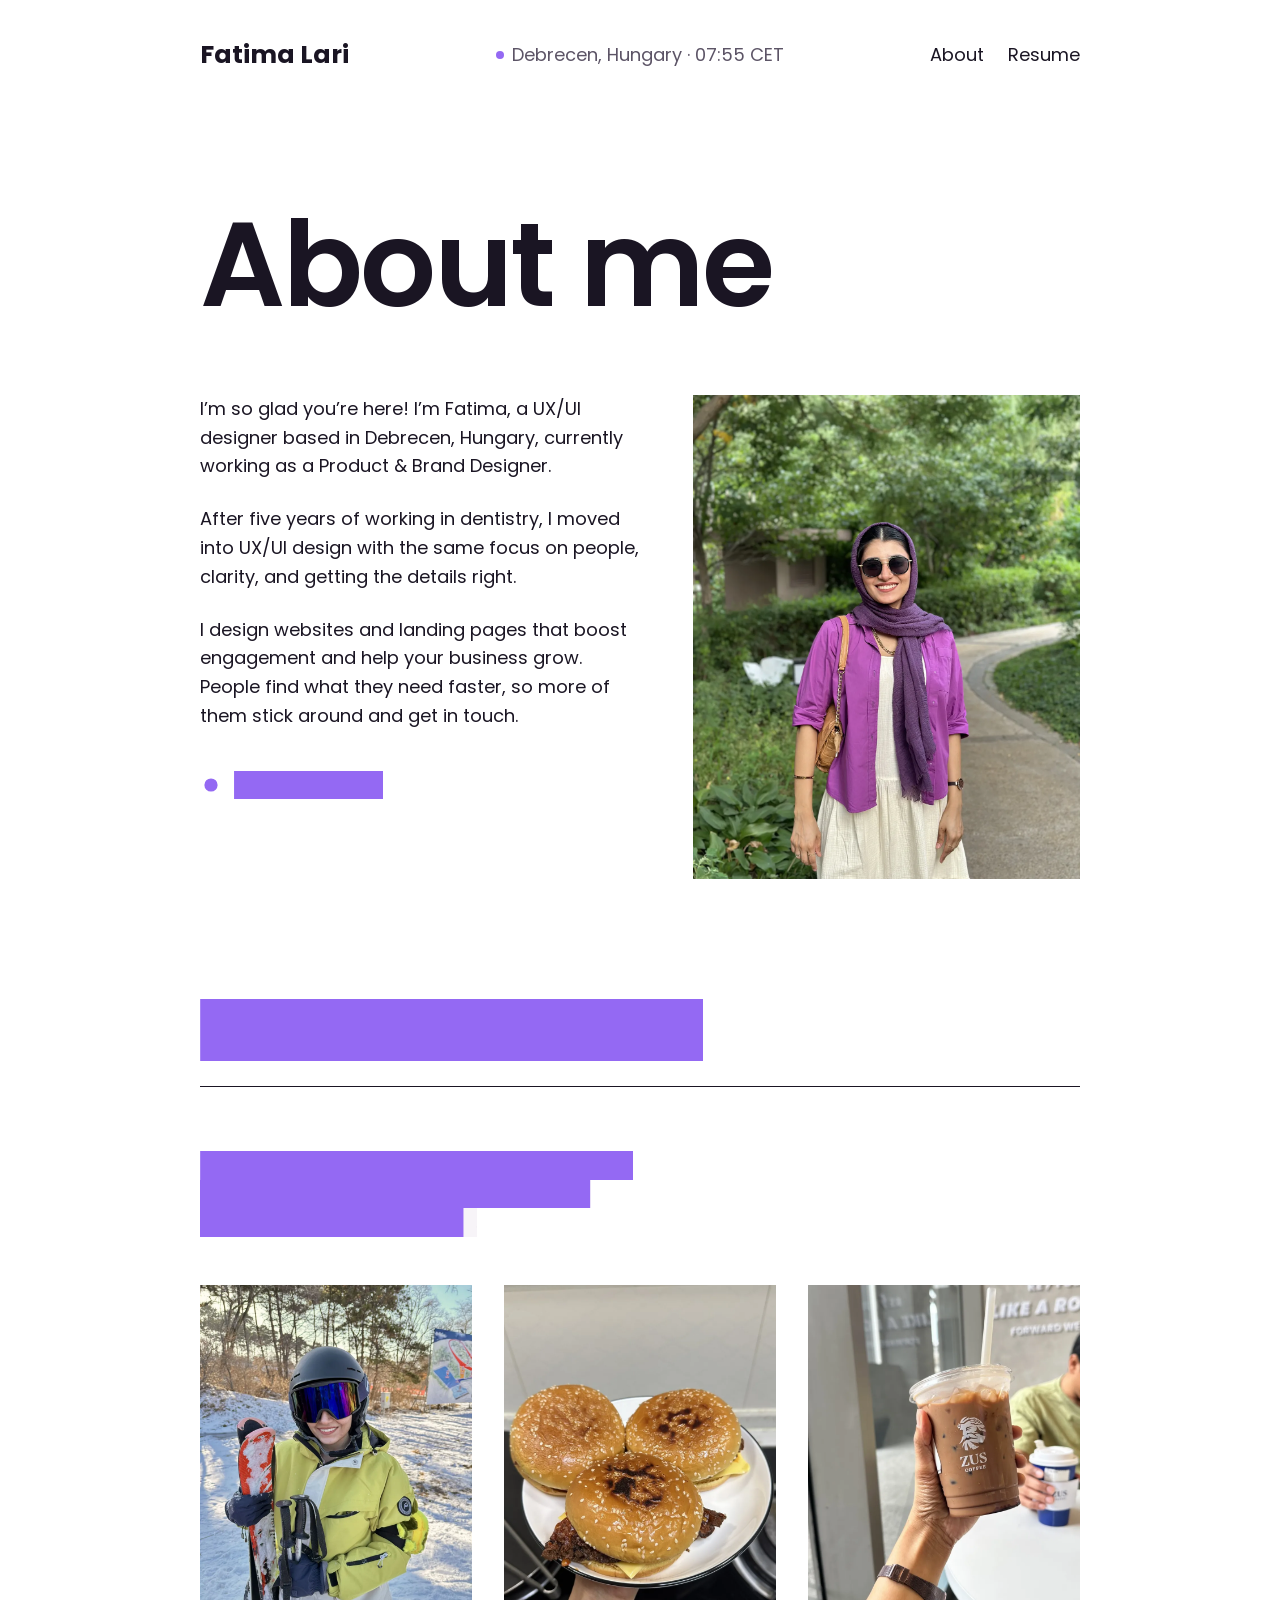
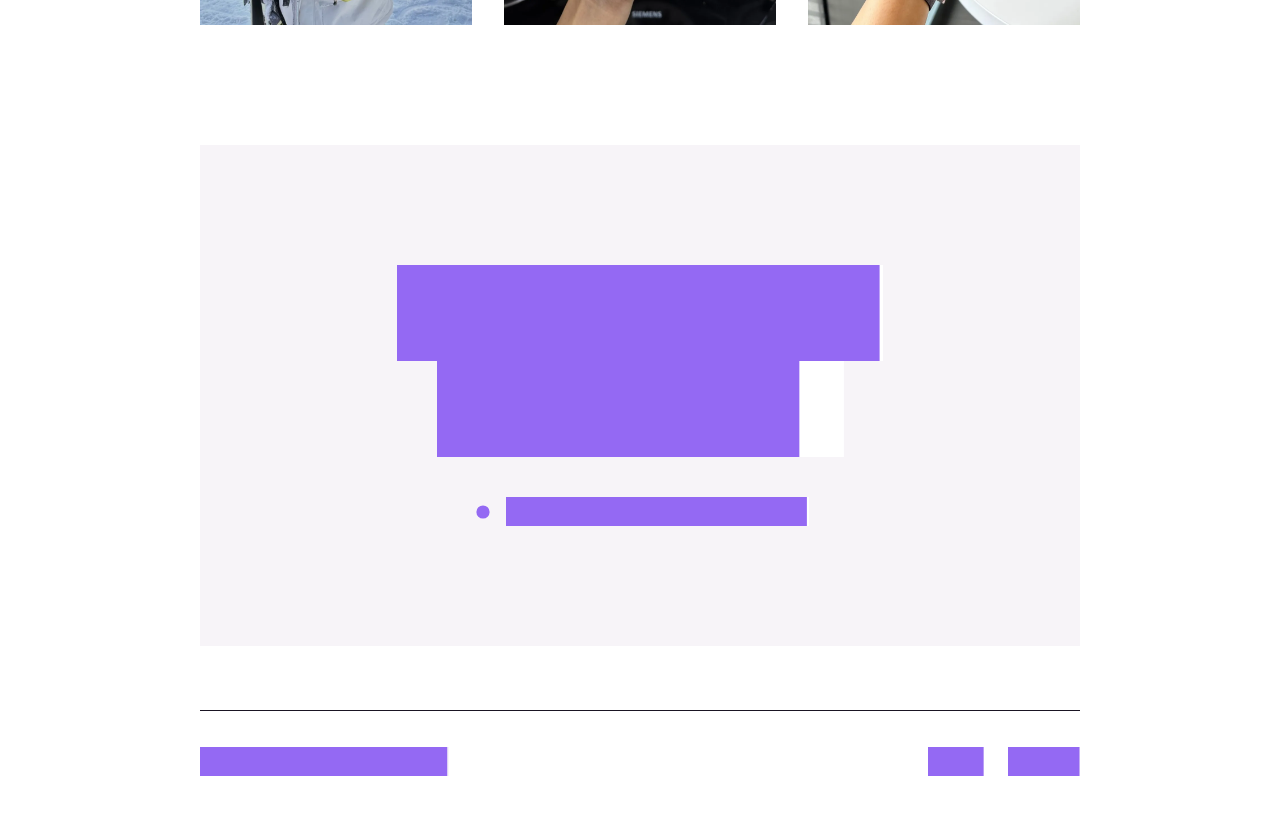
==== about.html @ 9627cda0 "Header: location with live local time, centred "Debrecen, Hungary · HH:MM CET/CEST" sits centred bet" ====
<!doctype html>
<html lang="en">
<head>
  <meta charset="utf-8">
  <meta name="viewport" content="width=device-width, initial-scale=1">
  <title>About me — Fatima Lari, UX/UI Designer</title>
  <meta name="description" content="About Fatima Lari, a UX/UI designer based in Debrecen, Hungary.">
  <link rel="preload" href="fonts/poppins-latin-500-normal.woff2" as="font" type="font/woff2" crossorigin>
  <link rel="stylesheet" href="css/tokens.css?v=95">
  <link rel="stylesheet" href="css/main.css?v=95">
  <script>
    /* Lets iOS Safari show :active (tap) states */
    document.addEventListener("touchstart", function () {}, { passive: true });
  </script>
  <script src="js/vendor/gsap.min.js?v=95" defer></script>
  <script src="js/vendor/ScrollTrigger.min.js?v=95" defer></script>
  <script src="js/vendor/SplitText.min.js?v=95" defer></script>
  <script src="js/text-reveal.js?v=95" defer></script>
  <script src="js/buttons.js?v=95" defer></script>
  <script src="js/clock.js?v=95" defer></script>
</head>
<body>
  <header class="site-header">
    <a class="site-header__logo" href="./">Fatima Lari</a>
    <p class="site-header__loc"><span>Debrecen, Hungary<span class="js-local-time"></span></span></p>
    <nav class="site-header__nav" aria-label="Main">
      <a href="about.html" aria-current="page">About</a>
      <a href="resume.html">Resume</a>
    </nav>
  </header>

  <main>
    <section class="about-page" aria-labelledby="about-page-title">
      <h1 class="about-page__title" id="about-page-title">About me</h1>

      <div class="about-page__grid">
        <div class="about-page__text">
          <p>I’m so glad you’re here! I’m Fatima, a UX/UI designer based in Debrecen, Hungary, currently working as a Product &amp; Brand Designer.</p>
          <p>After five years of working in dentistry, I moved into UX/UI design with the same focus on people, clarity, and getting the details right.</p>
          <p>I design websites and landing pages that boost engagement and help your business grow. People find what they need faster, so more of them stick around and get in touch.</p>
          <a class="button" href="resume.html"><span class="button__dot" aria-hidden="true"></span><span class="button__label">View resume</span></a>
        </div>
        <div class="about-page__media">
          <picture>
            <source srcset="images/about/fatima-lari.webp" type="image/webp">
            <img src="images/about/fatima-lari.jpg" width="1200" height="1600" decoding="async"
                 alt="Fatima Lari smiling in sunglasses, a purple shirt and a headscarf, on a leafy garden path">
          </picture>
        </div>
      </div>
    </section>

    <section class="section beyond" id="beyond-screen" aria-labelledby="beyond-title">
      <h2 class="section-title" id="beyond-title">Beyond the screen</h2>
      <p class="beyond__text">When I’m not designing, I’m exploring, trying new recipes for my husband and sipping coffee. Currently learning German too.</p>

      <div class="beyond__gallery">
        <figure class="beyond__photo">
          <picture>
            <source srcset="images/about/skiing.webp" type="image/webp">
            <img src="images/about/skiing.jpg" width="960" height="1200" loading="lazy" decoding="async" alt="Fatima smiling in a yellow ski jacket, helmet and mirrored goggles, holding skis on a snowy slope">
          </picture>
        </figure>
        <figure class="beyond__photo">
          <picture>
            <source srcset="images/about/burgers.webp" type="image/webp">
            <img src="images/about/burgers.jpg" width="960" height="1200" loading="lazy" decoding="async" alt="A plate of three homemade burgers with toasted sesame buns and melted cheese">
          </picture>
        </figure>
        <figure class="beyond__photo">
          <picture>
            <source srcset="images/about/coffee.webp" type="image/webp">
            <img src="images/about/coffee.jpg" width="960" height="1200" loading="lazy" decoding="async" alt="An iced coffee from ZUS Coffee held up at a café table">
          </picture>
        </figure>
      </div>
    </section>
  </main>

  <footer class="site-footer" id="contact">
    <div class="site-footer__panel">
      <div class="contact">
        <h2 class="contact__title">Let’s talk about <span class="nowrap">your project!</span></h2>
        <a class="button" href="mailto:fatima.lari07@gmail.com"><span class="button__dot" aria-hidden="true"></span><span class="button__label">fatima.lari07@gmail.com</span></a>
      </div>
    </div>

    <div class="site-footer__bar">
      <p class="site-footer__name">Fatima Lari – UX/UI designer</p>
      <nav class="site-footer__nav" aria-label="Footer">
        <a href="about.html">About</a>
        <a href="resume.html">Resume</a>
      </nav>
    </div>
  </footer>
</body>
</html>
---- css/tokens.css ----
/* Design tokens — Fatima Lari portfolio */

/* Poppins, self-hosted (SIL OFL, see fonts/OFL.txt) */
@font-face { font-family: "Poppins"; font-style: normal; font-weight: 400; font-display: swap; src: url("../fonts/poppins-latin-400-normal.woff2") format("woff2"); }
@font-face { font-family: "Poppins"; font-style: normal; font-weight: 500; font-display: swap; src: url("../fonts/poppins-latin-500-normal.woff2") format("woff2"); }
@font-face { font-family: "Poppins"; font-style: normal; font-weight: 600; font-display: swap; src: url("../fonts/poppins-latin-600-normal.woff2") format("woff2"); }
@font-face { font-family: "Poppins"; font-style: normal; font-weight: 700; font-display: swap; src: url("../fonts/poppins-latin-700-normal.woff2") format("woff2"); }
:root {
  /* Colour */
  --color-primary: #ffffff;        /* main background */
  --color-secondary: #f7f4f8;      /* alternate section / card background */
  --color-accent: #9469f3;         /* brand accent: fills, highlights, large text */
  --color-accent-strong: #6e43d9;  /* accent for small text & links (AA on both backgrounds) */
  --color-text: #1a1523;           /* headings & primary text */
  --color-text-muted: #5c5466;     /* secondary text */
  --color-border: #e6e0ea;

  /* Typography */
  --font-family: "Poppins", system-ui, -apple-system, "Segoe UI", sans-serif;
  --weight-regular: 400;
  --weight-medium: 500;
  --weight-semibold: 600;
  --weight-bold: 700;

  --h1-size: 40px;
  --h2-size: 34px;
  --h3-size: 26px;
  --text-primary-size: 17px;
  --text-secondary-size: 15px;
  --label-size: 14px;

  /* Layout */
  --container-max: 1280px;
  --gutter: 16px;
  --measure: 65ch;
}

@media (min-width: 768px) {
  :root {
    --h1-size: 64px;
    --h2-size: 54px;
    --h3-size: 36px;
    --text-primary-size: 18px;
    --text-secondary-size: 16px;
    --gutter: 80px;
  }
}

/* Desktop: 200px side margins across the homepage. The content stops
   growing at 1360px wide (from a 1760px screen up), so on big monitors it
   stays centred and the margins widen instead. */
@media (min-width: 1200px) {
  :root {
    --content-max: 1360px;
    --gutter: max(200px, (100vw - var(--content-max)) / 2);
  }
}

/* Base type styles */
body {
  margin: 0;
  background: var(--color-primary);
  color: var(--color-text);
  font-family: var(--font-family);
  font-size: var(--text-primary-size);
  font-weight: var(--weight-regular);
  line-height: 1.6;
  -webkit-font-smoothing: antialiased;
}

h1, .h1 { font-size: var(--h1-size); font-weight: var(--weight-medium); line-height: 1.1;  letter-spacing: 0; margin: 0; }
h2, .h2 { font-size: var(--h2-size); font-weight: var(--weight-medium); line-height: 1.15; letter-spacing: 0; margin: 0; }
h3, .h3 { font-size: var(--h3-size); font-weight: var(--weight-medium); line-height: 1.25; letter-spacing: 0; margin: 0; }

.text-secondary {
  font-size: var(--text-secondary-size);
  line-height: 1.55;
  color: var(--color-text-muted);
}

.label {
  font-size: var(--label-size);
  font-weight: var(--weight-medium);
  text-transform: uppercase;
  letter-spacing: 0.08em;
}

a { color: var(--color-accent-strong); }
::selection { background: var(--color-accent); color: #fff; }
---- css/main.css ----
*, *::before, *::after { box-sizing: border-box; }

/* Header */
.site-header {
  position: absolute;
  inset: 0 0 auto;
  z-index: 10;
  display: flex;
  align-items: center;
  justify-content: space-between;
  padding: 42px var(--gutter);
}

.site-header__logo {
  font-size: 25px;
  font-weight: var(--weight-bold);
  line-height: 1;
  color: var(--color-text);
  text-decoration: none;
}

/* Location (and local time, js/clock.js) centred in the header */
.site-header__loc {
  position: absolute;
  left: 50%;
  transform: translateX(-50%);
  display: flex;
  align-items: center;
  gap: 8px;
  margin: 0;
  font-size: var(--text-primary-size);
  line-height: 1;
  white-space: nowrap;
  color: var(--color-text-muted);
}

.site-header__loc::before,
.hero__loc::before {
  content: "";
  flex: none;
  width: 8px;
  height: 8px;
  border-radius: 50%;
  background: var(--color-accent);
}

.hero__loc { display: none; }

.site-header__nav {
  display: flex;
  gap: 24px;
}

.site-header__nav a {
  position: relative; /* holds the hover block-sweep covers */
  display: inline-block;
  overflow: hidden;
  font-size: var(--text-primary-size);
  line-height: 1;
  color: var(--color-text);
  text-decoration: none;
}

/* Nav links turn purple on hover only once the block sweep has covered
   them (js/text-reveal.js adds .is-hovered); the logo keeps its colour.
   Without the sweep (reduced motion) they simply turn purple on hover. */
.site-header__nav a.is-hovered { color: var(--color-accent-strong); }

@media (hover: hover) and (prefers-reduced-motion: reduce) {
  .site-header__nav a:hover { color: var(--color-accent-strong); }
}

.site-header a:focus-visible {
  outline: 2px solid var(--color-accent);
  outline-offset: 4px;
  border-radius: 2px;
}

/* Hero */
.hero {
  position: relative;
  min-height: 100vh;
  min-height: 100svh;
  display: flex;
  align-items: flex-end;
  padding: 120px var(--gutter) 62px;
}

.hero__content { flex: 1; min-width: 0; } /* lets the tools strip clip instead of widening the page */

/* Big display title, then a subtitle in the section-heading style (H2) */
.hero__head {
  display: flex;
  flex-wrap: wrap;
  align-items: flex-end;
  justify-content: space-between;
  gap: 32px;
}

.hero__title {
  flex: 0 0 100%;
  margin: 0;
  /* up to 128px, scaled down so it stays on one line and clear of the
     social icons on the right (desktop) */
  font-size: min(128px, calc((100vw - 2 * var(--gutter) - var(--title-clear, 120px)) / 7.4));
  font-weight: var(--weight-semibold);
  line-height: 1.1;
  letter-spacing: -0.02em;
}

.hero__subtitle {
  max-width: 17.5em; /* wraps after "strategic", as in the design */
  margin: 0;
  font-size: var(--h2-size);
  font-weight: var(--weight-medium);
  line-height: 1.15;
}

.hero__line { display: block; }

/* room for descenders (g, y) inside the block-reveal's clipped lines */
.hero .block-line-wrap {
  padding-bottom: 0.12em;
  margin-bottom: -0.12em;
}

/* Tools strip under the headline: logos and names scrolling left in a
   loop. The track holds four identical groups, so moving it a quarter of
   its width lands exactly where it started. Like the Insights marquee,
   it is clipped exactly at the page margins. */
.tools {
  --tools-gap: 56px;
  margin-top: 56px;
  overflow: hidden;
}

.tools__track {
  display: flex;
  width: max-content;
  animation: tools-scroll 24s linear infinite;
}

.tools__group {
  display: flex;
  gap: var(--tools-gap);
  margin: 0;
  padding: 0 var(--tools-gap) 0 0; /* even gap where the groups meet */
  list-style: none;
}

.tools__item {
  display: flex;
  align-items: center;
  gap: 14px;
  font-size: 24px;
  font-weight: var(--weight-medium);
  line-height: 1;
  white-space: nowrap;
  color: var(--color-text);
}

/* the brands' full-colour logos */
.tools__logo {
  flex: none;
  width: 28px;
  height: 28px;
  object-fit: contain;
}

@keyframes tools-scroll {
  to { transform: translateX(-25%); }
}

/* No auto-motion for people who turn animations off: one static row */
@media (prefers-reduced-motion: reduce) {
  .tools__track { width: auto; animation: none; }
  .tools__group { flex-wrap: wrap; row-gap: 20px; padding: 0; }
  .tools__group[aria-hidden="true"] { display: none; }
}

@media (max-width: 767px) {
  .tools { --tools-gap: 36px; margin-top: 32px; }
  .tools__item { gap: 10px; font-size: 18px; }
  .tools__logo { width: 22px; height: 22px; }
}

/* Social links: outline logos in 44px secondary-colour circles stacked on the right, centred at 40% of the hero */
.social {
  --tile: 44px;
  --tile-gap: 18px;
  position: absolute;
  right: var(--gutter);
  top: calc(40% - (3 * var(--tile) + 2 * var(--tile-gap)) / 2); /* 3 circles */
  display: flex;
  flex-direction: column;
  gap: var(--tile-gap);
  margin: 0;
  padding: 0;
  list-style: none;
}

.social__link {
  display: grid;
  place-items: center;
  width: var(--tile);
  height: var(--tile);
  color: var(--color-text);
  background: var(--color-secondary);
  border-radius: 50%;
  -webkit-tap-highlight-color: transparent;
  transition: color 0.2s ease, background-color 0.2s ease;
}

.social__link svg {
  display: block;
  width: var(--glyph, 22px);
  height: var(--glyph, 22px);
  stroke-width: var(--glyph-stroke, 1.75);
}

/* Purple on hover (desktop) and while tapped (touch screens) */
.social__link:active,
.social__link:focus-visible {
  color: #fff;
  background: var(--color-accent);
}

@media (hover: hover) {
  .social__link:hover {
    color: #fff;
    background: var(--color-accent);
  }
}

.social__link:focus-visible {
  outline: 2px solid var(--color-accent-strong);
  outline-offset: 3px;
}

/* Speech bubble with the handle / address, opening to the left of the
   circle on hover or keyboard focus (desktop only; on touch screens a
   tap simply opens the link) */
.social li { position: relative; }

.social__bubble { display: none; }

@media (hover: hover) and (min-width: 768px) {
  .social__bubble {
    position: absolute;
    top: 50%;
    right: calc(100% + 14px);
    display: block;
    padding: 9px 14px;
    border-radius: 10px;
    background: var(--color-accent-strong); /* white text at 6:1 contrast */
    color: #fff;
    font-size: 14px;
    font-weight: var(--weight-medium);
    line-height: 1.2;
    white-space: nowrap;
    pointer-events: none;
    opacity: 0;
    transform: translate(8px, -50%) scale(0.96);
    transform-origin: right center;
    transition: opacity 0.2s ease, transform 0.25s cubic-bezier(0.22, 1, 0.36, 1);
  }

  /* the bubble's tail, pointing at the circle */
  .social__bubble::after {
    content: "";
    position: absolute;
    top: 50%;
    left: 100%;
    margin-top: -6px;
    border: 6px solid transparent;
    border-left-color: var(--color-accent-strong);
  }

  /* a short delay so passing the mouse over the stack doesn't flash every
     bubble; closing is instant. .is-copied keeps it open for "Copied!" */
  .social__link:hover + .social__bubble,
  .social__link:focus-visible + .social__bubble,
  .is-copied .social__bubble {
    opacity: 1;
    transform: translate(0, -50%) scale(1);
    transition-delay: 0.1s;
  }
}

@media (prefers-reduced-motion: reduce) {
  .social__bubble { transition: opacity 0.2s ease; }
}

/* Hidden from view, still read by screen readers */
.visually-hidden {
  position: absolute;
  width: 1px;
  height: 1px;
  overflow: hidden;
  clip-path: inset(50%);
  white-space: nowrap;
}

@media (max-width: 767px) {
  .site-header { padding: 24px var(--gutter); }
  /* no room in the phone header: the location moves under the hero icons */
  .site-header__loc { display: none; }
  .hero__loc {
    order: -1;
    display: flex;
    align-items: center;
    gap: 8px;
    margin: 0;
    font-size: var(--text-secondary-size);
    line-height: 1.4;
    color: var(--color-text-muted);
  }
  .site-header__logo { font-size: 20px; }
  .site-header__nav { gap: 16px; }
  .site-header__nav a { font-size: var(--text-secondary-size); }

  .hero {
    flex-direction: column;
    align-items: stretch;
    justify-content: flex-end;
    gap: 24px;
    padding: 96px var(--gutter) 40px;
  }
  .hero__content { flex: none; }
  .hero__head { gap: 24px; }
  .hero__title { --title-clear: 0px; } /* icons sit above the title here */

  /* Mobile: 24px logos in 44px circles, in a row above the headline */
  .social {
    order: -1;
    --tile: 44px;
    --tile-gap: 13px;
    --glyph: 24px;
    position: static;
    flex-direction: row;
    justify-content: flex-start;
  }
}

/* Sections (shared) */
.section {
  padding: 120px var(--gutter) 0;
}

main > .section:last-child { padding-bottom: 120px; }

.section-title {
  margin-bottom: 64px;
  padding-bottom: 25px;
  border-bottom: 1px solid var(--color-text);
}

/* Work: one project per row, text (40%) beside a large cover (60%),
   thin lines between rows. The whole row is the link. */
.work__list {
  margin: 0;
  padding: 0;
  list-style: none;
}

.work__item + .work__item {
  margin-top: 56px;
  padding-top: 56px;
  border-top: 1px solid var(--color-border);
}

.work-card {
  display: grid;
  grid-template-columns: 2fr 3fr;
  gap: 64px;
  color: var(--color-text);
  text-decoration: none;
}

.work-card__text {
  display: flex;
  flex-direction: column;
  align-items: flex-start;
}

.work-card__category {
  margin: 0;
  font-size: var(--text-secondary-size);
  line-height: 1.5;
  color: var(--color-text-muted);
}

.work-card__title { margin-top: 10px; }

.work-card__desc {
  max-width: 36ch;
  margin: 16px 0 0;
  font-size: var(--text-primary-size);
  line-height: 1.6;
  color: var(--color-text-muted);
}

/* "View case study" sits at the bottom of the text column */
.work-card__cta { margin-top: auto; padding-top: 32px; }

.work-card__media {
  overflow: hidden;
  aspect-ratio: 640 / 445; /* all covers share the Passion Projects shape */
  background: var(--color-secondary);
}

.work-card__media picture { display: block; height: 100%; }

.work-card__media img {
  display: block;
  width: 100%;
  height: 100%;
  object-fit: cover;
}

/* Hovering anywhere on the row plays the "View case study" button
   animation; the cover stays still */
@media (hover: hover) {
  .work-card:hover .work-card__cta { color: var(--color-accent-strong); }
  .work-card:hover .work-card__cta .button__dot { transform: scale(1); }
  .work-card:hover .work-card__cta .button__label::after { transform: scaleX(1); }
}

.work-card.is-tapped .work-card__cta,
.work-card:focus-visible .work-card__cta { color: var(--color-accent-strong); }
.work-card.is-tapped .work-card__cta .button__dot,
.work-card:focus-visible .work-card__cta .button__dot { transform: scale(1); }
.work-card.is-tapped .work-card__cta .button__label::after,
.work-card:focus-visible .work-card__cta .button__label::after { transform: scaleX(1); }

.work-card:focus-visible {
  outline: 2px solid var(--color-accent);
  outline-offset: 8px;
}

/* Tablet: a little less room between text and cover */
@media (max-width: 1199px) {
  .work-card { gap: 40px; }
}

@media (max-width: 767px) {
  .section { padding-top: 80px; }
  main > .section:last-child { padding-bottom: 80px; }
  .section-title {
    margin-bottom: 40px;
    padding-bottom: 20px;
  }

  /* Mobile: cover on top, text below */
  .work__item + .work__item { margin-top: 40px; padding-top: 40px; }
  .work-card { grid-template-columns: 1fr; gap: 20px; }
  .work-card__media { order: -1; }
  .work-card__title { margin-top: 4px; }
  .work-card__desc { margin-top: 10px; }
  .work-card__cta { margin-top: 0; padding-top: 20px; }
}

/* About: everything sits in a secondary-colour panel on the page margins */
.about__panel {
  padding: 60px;
  background: var(--color-secondary);
}

.about__panel .section-title { margin-bottom: 40px; }

.about__grid {
  display: flex;
  align-items: flex-start;
  justify-content: space-between;
  gap: 64px;
}

/* Text takes half the panel's content width, like the About me page */
.about__text { flex: 0 0 50%; }

.about__text p {
  margin: 0 0 27px;
  line-height: 1.5;
}

.about__text .button { margin-top: 13px; }

/* Photo: 424:392 frame, right column (about 40% of the panel's content) */
.about__media {
  flex: 0 0 40%;
}

.about__media picture {
  position: relative;
  display: block;
  aspect-ratio: 424 / 392;
  overflow: hidden;
  background: var(--color-border); /* shows while the photo loads */
}

.about__media img {
  position: absolute; /* the frame sets the size, never the photo */
  inset: 0;
  display: block;
  width: 100%;
  height: 100%;
  object-fit: cover;
  object-position: 50% 30%;
}

/* About me page (about.html): a big display heading in the hero-title
   style, then the text on the left and the photo on the right */
.about-page,
.resume-page {
  padding: 200px var(--gutter) 0; /* top clears the header */
}

.about-page__title,
.resume-page__title {
  margin: 0 0 64px;
  font-size: min(128px, calc((100vw - 2 * var(--gutter)) / 7.4));
  font-weight: var(--weight-semibold);
  line-height: 1.1;
  letter-spacing: -0.02em;
}

/* room for descenders inside the block-reveal's clipped line */
.about-page__title .block-line-wrap,
.resume-page__title .block-line-wrap {
  padding-bottom: 0.12em;
  margin-bottom: -0.12em;
}

/* Text takes half the content width, the photo most of the rest */
.about-page__grid {
  display: grid;
  grid-template-columns: 50% 44%;
  justify-content: space-between;
  align-items: start;
}

.about-page__text p {
  margin: 0 0 24px;
  line-height: 1.6;
}

.about-page__text .button { margin-top: 16px; }

.about-page__media picture {
  position: relative;
  display: block;
  aspect-ratio: 4 / 5;
  overflow: hidden;
  background: var(--color-secondary); /* shows while the photo loads */
}

.about-page__media img {
  position: absolute; /* the frame sets the size, never the photo */
  inset: 0;
  display: block;
  width: 100%;
  height: 100%;
  object-fit: cover;
  object-position: 50% 30%;
}

@media (max-width: 1199px) {
  .about-page__grid { grid-template-columns: 50% 46%; }
}

@media (max-width: 767px) {
  .about-page,
  .resume-page { padding: 120px var(--gutter) 0; }
  .about-page__title,
  .resume-page__title { margin-bottom: 32px; }
  .about-page__grid { grid-template-columns: 1fr; gap: 40px; }
  .about-page__text p { margin-bottom: 20px; }
  .about-page__text .button { margin-top: 4px; }
}

/* About page: Beyond the screen — a short line, then three photos */
.beyond__text {
  max-width: 50%; /* same text width as the section above */
  margin: 0 0 48px;
  font-size: var(--text-primary-size);
  line-height: 1.6;
}

.beyond__gallery {
  display: grid;
  grid-template-columns: repeat(3, 1fr);
  gap: 32px;
}

.beyond__photo {
  position: relative;
  margin: 0;
  aspect-ratio: 4 / 5;
  overflow: hidden;
  background: var(--color-secondary); /* shows while the photo loads */
}

.beyond__photo img {
  position: absolute;
  inset: 0;
  display: block;
  width: 100%;
  height: 100%;
  object-fit: cover;
}

@media (max-width: 767px) {
  .beyond__text { max-width: none; margin-bottom: 32px; }
  .beyond__gallery { grid-template-columns: 1fr; gap: 20px; }
}

/* Resume page (resume.html) */
.resume-head {
  display: flex;
  flex-wrap: wrap;
  align-items: flex-end;
  justify-content: space-between;
  gap: 32px 64px;
}

.resume-head__name {
  margin: 0;
  font-size: var(--h3-size);
  font-weight: var(--weight-medium);
  line-height: 1.25;
}

.resume-head__role {
  margin: 8px 0 0;
  color: var(--color-text-muted);
}

.resume-head__actions {
  display: flex;
  flex-wrap: wrap;
  gap: 16px 40px;
}

/* Experience / education rows: date column, then role and description */
.resume-list {
  margin: 0;
  padding: 0;
  list-style: none;
}

/* the role column starts exactly at the middle of the page */
.resume-row {
  display: grid;
  grid-template-columns: 50% 50%;
}

.resume-row + .resume-row {
  margin-top: 40px;
  padding-top: 40px;
  border-top: 1px solid var(--color-border);
}

.resume-row__date {
  margin: 0;
  color: var(--color-text);
  line-height: 1.5;
}

.resume-row__place {
  margin: 4px 0 0;
  font-size: var(--text-secondary-size);
  line-height: 1.5;
  color: var(--color-text-muted);
}

.resume-row__points {
  max-width: 44em;
  margin: 12px 0 0;
  padding-left: 1.2em;
  line-height: 1.6;
}

.resume-row__points li + li { margin-top: 8px; }
.resume-row__points li::marker { color: var(--color-accent); }

.resume-summary {
  margin: 48px 0 0;
  line-height: 1.6;
}

.resume-row__title {
  font-size: 26px;
  line-height: 1.3;
}

.resume-row__text {
  max-width: 44em;
  margin: 10px 0 0;
  line-height: 1.6;
}

.resume-skills {
  display: grid;
  grid-template-columns: 50% 50%;
  row-gap: 32px;
}

.resume-skills > div {
  display: contents;
}

.resume-skills__label {
  font-size: var(--text-primary-size);
  font-weight: var(--weight-regular);
  line-height: 1.5;
  color: var(--color-text-muted);
}

.resume-tags {
  display: flex;
  flex-wrap: wrap;
  gap: 12px;
  margin: 0;
  padding: 0;
  list-style: none;
}

.resume-tags li {
  padding: 8px 18px;
  border-radius: 999px;
  background: var(--color-secondary);
  font-size: var(--text-secondary-size);
  line-height: 1.4;
}

main > .resume-section:last-child { padding-bottom: 120px; }

@media (max-width: 767px) {
  .resume-head__name { font-size: 26px; }
  .resume-row,
  .resume-skills { grid-template-columns: 1fr; gap: 8px; }
  .resume-row + .resume-row { margin-top: 32px; padding-top: 32px; }
  .resume-row__title { font-size: 22px; }
  .resume-summary { margin-top: 32px; }
  .resume-skills { row-gap: 8px; }
  .resume-tags { margin: 0 0 24px; }
  main > .resume-section:last-child { padding-bottom: 80px; }
}

/* Experience: one row per role (role + company, a one-line summary
   starting at the middle of the page, years on the right), thin lines
   between rows */
.experience__list {
  margin: 0;
  padding: 0;
  list-style: none;
}

.experience-row {
  display: grid;
  grid-template-columns: calc(50% - 32px) 1fr auto; /* summary starts at the middle */
  align-items: center;
  column-gap: 32px;
  padding: 28px 0;
  border-bottom: 1px solid var(--color-border);
}

.experience-row:first-child { padding-top: 0; }

.experience-row__role {
  margin: 0;
  font-size: 26px;
  font-weight: var(--weight-medium);
  line-height: 1.3;
}

.experience-row__company {
  margin: 4px 0 0;
  color: var(--color-text-muted);
  line-height: 1.5;
}

.experience-row__desc {
  max-width: 22em;
  margin: 0;
  color: var(--color-text-muted);
  line-height: 1.5;
}

.experience-row__date {
  margin: 0;
  font-weight: var(--weight-medium);
  white-space: nowrap;
  text-align: right;
}

@media (max-width: 767px) {
  .experience-row {
    grid-template-columns: 1fr auto;
    row-gap: 8px;
    padding: 24px 0;
  }
  .experience-row__role { font-size: 22px; }
  .experience-row__desc { display: none; } /* phones: role, company and years only */
  .experience-row__date { grid-column: 2; grid-row: 1; align-self: start; padding-top: 4px; }
}

/* Insight into my work: auto-scrolling marquee */
.marquee {
  --card-w: 504px; /* matches the 1200×833 shots, so nothing is cropped */
  --card-h: 350px;
  --card-gap: 64px;
  overflow: hidden; /* cards slide in and out at the 80px margins */
}

.marquee__track {
  display: flex;
  width: max-content;
  animation: marquee 32s linear infinite;
}

.marquee:hover .marquee__track,
.marquee:focus-within .marquee__track {
  animation-play-state: paused;
}

.marquee__group {
  display: flex;
  gap: var(--card-gap);
  margin: 0;
  padding: 0 var(--card-gap) 0 0; /* keeps the gap even where the groups meet */
  list-style: none;
}

.marquee__item {
  flex: none;
  width: var(--card-w);
  height: var(--card-h);
  overflow: hidden;
  background: var(--color-secondary);
}

.marquee__item picture { display: block; height: 100%; }

.marquee__item img,
.marquee__item video {
  display: block;
  width: 100%;
  height: 100%;
  object-fit: cover;
}

@keyframes marquee {
  to { transform: translateX(-50%); }
}

/* No auto-motion for people who turn animations off: swipe instead */
@media (prefers-reduced-motion: reduce) {
  .marquee { overflow-x: auto; }
  .marquee__track { animation: none; }
  .marquee__group[aria-hidden="true"] { display: none; }
}

@media (max-width: 767px) {
  .marquee {
    --card-w: 317px;
    --card-h: 220px;
    --card-gap: 40px;
  }
  .marquee__track { animation-duration: 24s; }
}

/* Contact + footer */
/* The panel holds only the contact call-to-action; the footer bar sits
   below it on the page background */
.site-footer__panel {
  margin: 0 var(--gutter); /* box edges on the page margins, like every section */
  padding: 120px 60px;
  background: var(--color-secondary);
}

.contact {
  display: flex;
  flex-direction: column;
  align-items: center;
  text-align: center;
}

.contact__title {
  max-width: 520px;
  font-size: var(--h1-size);
  font-weight: var(--weight-medium);
  line-height: 1.5;
  margin: 0;
}

.contact .button { margin-top: 40px; }

.site-footer__bar {
  display: flex;
  align-items: center;
  justify-content: space-between;
  gap: 24px;
  margin: 64px var(--gutter) 0;
  padding: 36px 0 64px;
  border-top: 1px solid var(--color-text);
}

.site-footer__name {
  margin: 0;
  font-size: var(--text-primary-size);
}

.site-footer__nav {
  display: flex;
  gap: 24px;
}

.site-footer__nav a {
  font-size: var(--text-primary-size);
  font-weight: var(--weight-medium);
  color: var(--color-text);
  text-decoration: none;
}

.site-footer__nav a:hover { text-decoration: underline; text-underline-offset: 4px; }

@media (max-width: 767px) {
  .site-footer__panel {
    padding: 80px 24px;
  }
  .contact__title { line-height: 1.3; }
  .contact .button { margin-top: 32px; }
  .site-footer__bar {
    flex-direction: column;
    align-items: flex-start;
    gap: 12px;
    margin-top: 40px;
    padding: 24px 0 40px;
  }
}

/* Button: a purple dot and bold text, no box. On hover (or tap / focus)
   the dot grows and the text turns purple. The text keeps the block
   reveal (js/text-reveal.js animates .button__label). */
.button {
  --dot: 22px;
  display: inline-flex;
  align-items: center;
  gap: 12px;
  color: var(--color-text);
  font-size: 22px;
  font-weight: var(--weight-semibold);
  line-height: 1.3;
  text-decoration: none;
  -webkit-tap-highlight-color: transparent;
  transition: color 0.3s ease;
}

.button__dot {
  flex: none;
  width: var(--dot);
  height: var(--dot);
  border-radius: 50%;
  background: var(--color-accent);
  transform: scale(0.6);
  transition: transform 0.35s cubic-bezier(0.22, 1, 0.36, 1), background-color 0.3s ease;
}

.button__label { position: relative; display: block; }

/* On top of the dot and colour, a purple line slides in under the text
   from left to right (and shrinks back on leaving) */
.button__label::after {
  content: "";
  position: absolute;
  left: 0;
  right: 0;
  bottom: -4px;
  height: 2px;
  background: var(--color-accent-strong);
  transform: scaleX(0);
  transform-origin: left center;
  transition: transform 0.45s cubic-bezier(0.22, 1, 0.36, 1);
}

.button:active .button__label::after,
.button.is-tapped .button__label::after,
.button:focus-visible .button__label::after { transform: scaleX(1); }

@media (hover: hover) {
  .button:hover .button__label::after { transform: scaleX(1); }
}


/* deep accent for the text: 6:1 on white, same purple as the nav hover */
.button:active,
.button.is-tapped,
.button:focus-visible { color: var(--color-accent-strong); }
.button:active .button__dot,
.button.is-tapped .button__dot,
.button:focus-visible .button__dot { transform: scale(1); }

/* Touch screens: a tap plays a quicker version of the hover, and
   js/buttons.js opens the link once it has finished (~0.3s) */
@media (hover: none) {
  .button { transition-duration: 0.2s; }
  .button__dot { transition-duration: 0.25s; }
  .button__label::after { transition-duration: 0.3s; }
}

@media (hover: hover) {
  .button:hover { color: var(--color-accent-strong); }
  .button:hover .button__dot { transform: scale(1); }
}

.button:focus-visible {
  outline: 2px solid var(--color-accent);
  outline-offset: 6px;
  border-radius: 2px;
}

@media (max-width: 767px) {
  .button { --dot: 18px; gap: 10px; font-size: 19px; }
}

@media (max-width: 767px) {
  .about__grid {
    flex-direction: column;
    gap: 40px;
  }
  .about__panel { padding: 24px 20px; }
  .about__panel .section-title { margin-bottom: 24px; }
  .about__text { flex: none; }
  .about__media { flex: none; width: 100%; }
  .about__text p { margin-bottom: 20px; }
  .about__text .button { margin-top: 4px; }
}

/* Preloader */
.preloader { display: none; }

.is-loading .preloader {
  position: fixed;
  inset: 0;
  z-index: 100;
  display: block;
  background: var(--color-accent);
  color: #fff;
  transition: transform 0.9s cubic-bezier(0.76, 0, 0.24, 1);
}

.is-loading body { overflow: hidden; }
.is-loaded body { overflow: auto; }
.is-loaded .preloader { transform: translateY(-100%); }

.preloader__center {
  position: absolute;
  inset: 0;
  display: flex;
  flex-direction: column;
  align-items: center;
  justify-content: center;
  gap: 16px;
  padding: 0 var(--gutter);
  text-align: center;
}

.preloader__title {
  font-size: var(--h2-size);
  font-weight: var(--weight-medium);
  line-height: 1.25;
}

.preloader__count {
  font-size: var(--h3-size);
  font-weight: var(--weight-medium);
  line-height: 1;
  font-variant-numeric: tabular-nums;
}

.preloader__bar {
  position: absolute;
  left: 0;
  right: 0;
  bottom: 0;
  height: 4px;
  background: rgba(255, 255, 255, 0.25);
}

.preloader__bar-fill {
  display: block;
  height: 100%;
  background: #fff;
  transform: scaleX(0);
  transform-origin: left;
}

/* Hero entrance after the preloader lifts. The headline uses the block
   reveal (js/text-reveal.js); the social icons fade and rise. */
.is-loading .social,
.is-loading .tools {
  opacity: 0;
  transform: translateY(40px);
}

.is-loaded .social,
.is-loaded .tools {
  opacity: 1;
  transform: none;
  transition: opacity 0.8s ease, transform 0.8s cubic-bezier(0.22, 1, 0.36, 1);
  transition-delay: 0.75s;
}

/* Block-reveal text animation (js/text-reveal.js) */
.block-line-wrap {
  position: relative;
  display: block;
  width: fit-content; /* block sweeps only across the text, not the full column */
  overflow: hidden;
}

.contact__title .block-line-wrap { margin-inline: auto; }

.block-line-cover {
  position: absolute;
  inset: 0;
  z-index: 2;
}

.nowrap { white-space: nowrap; }
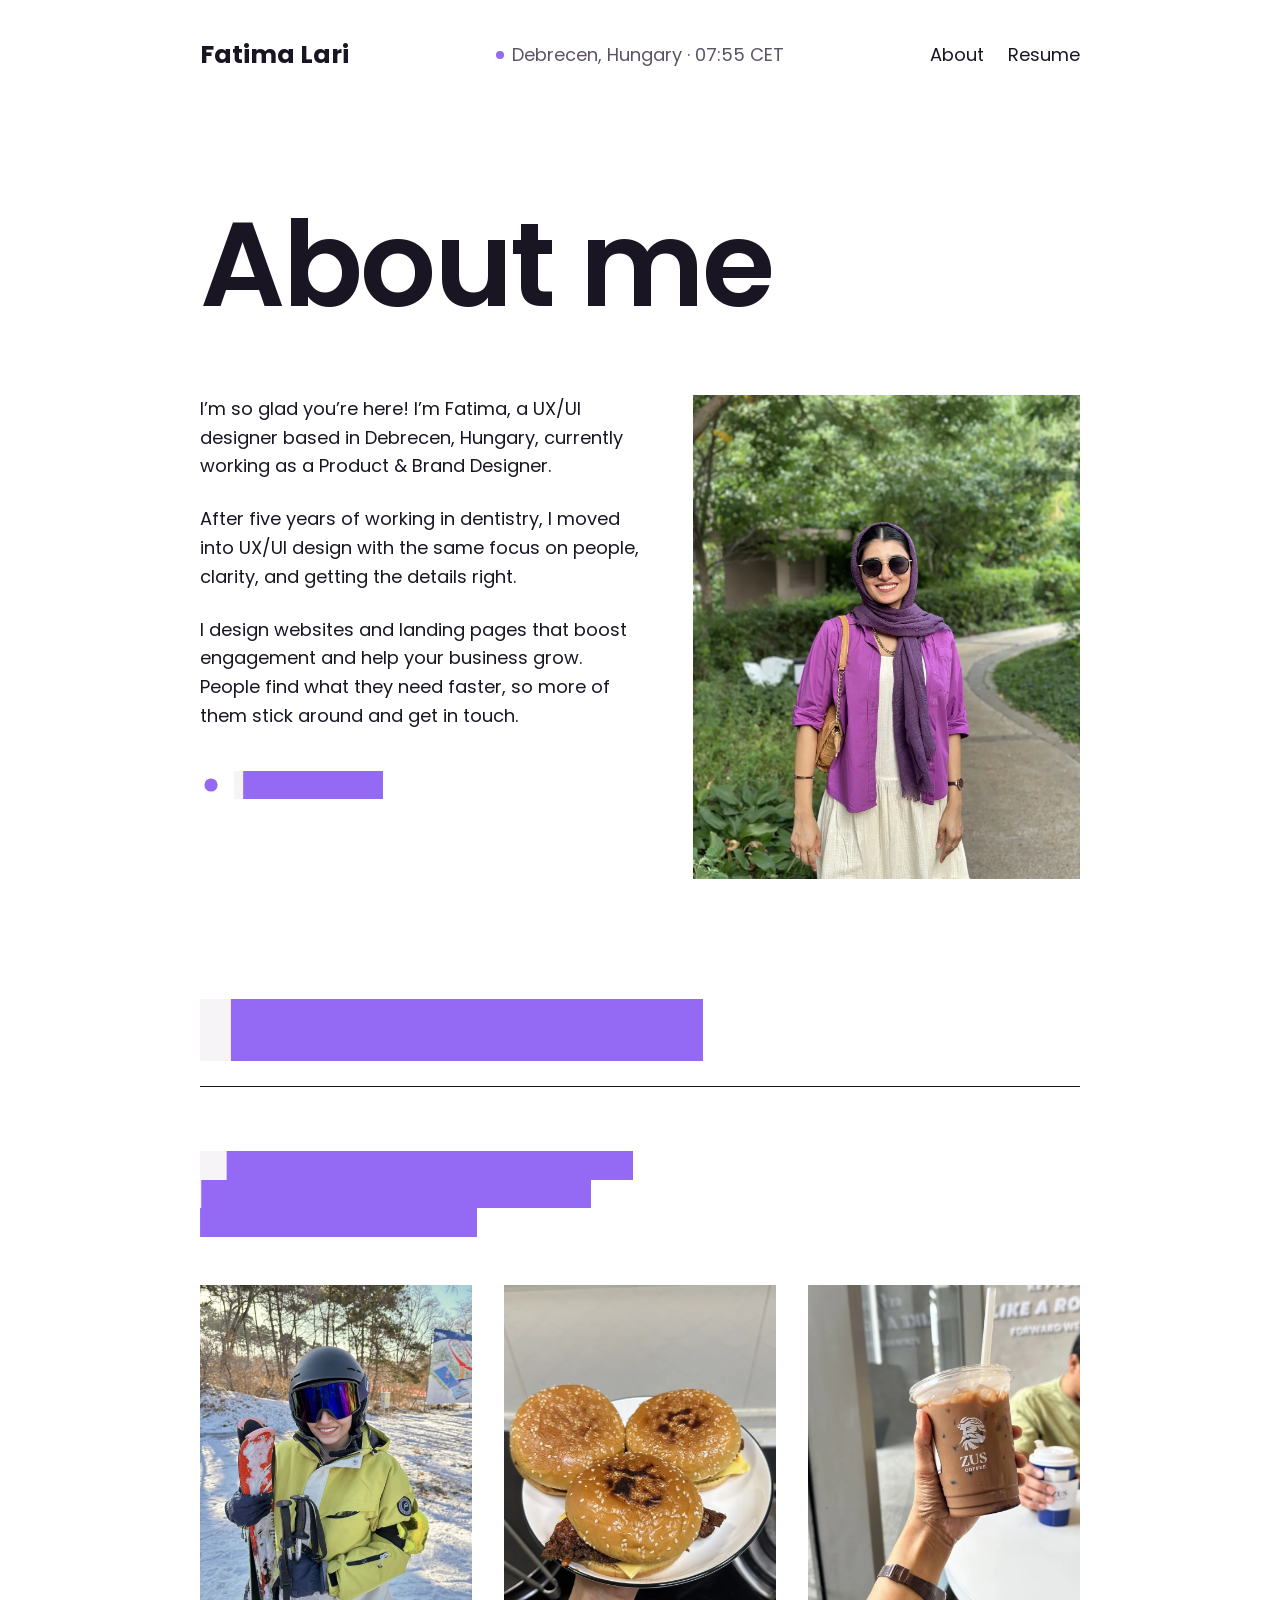
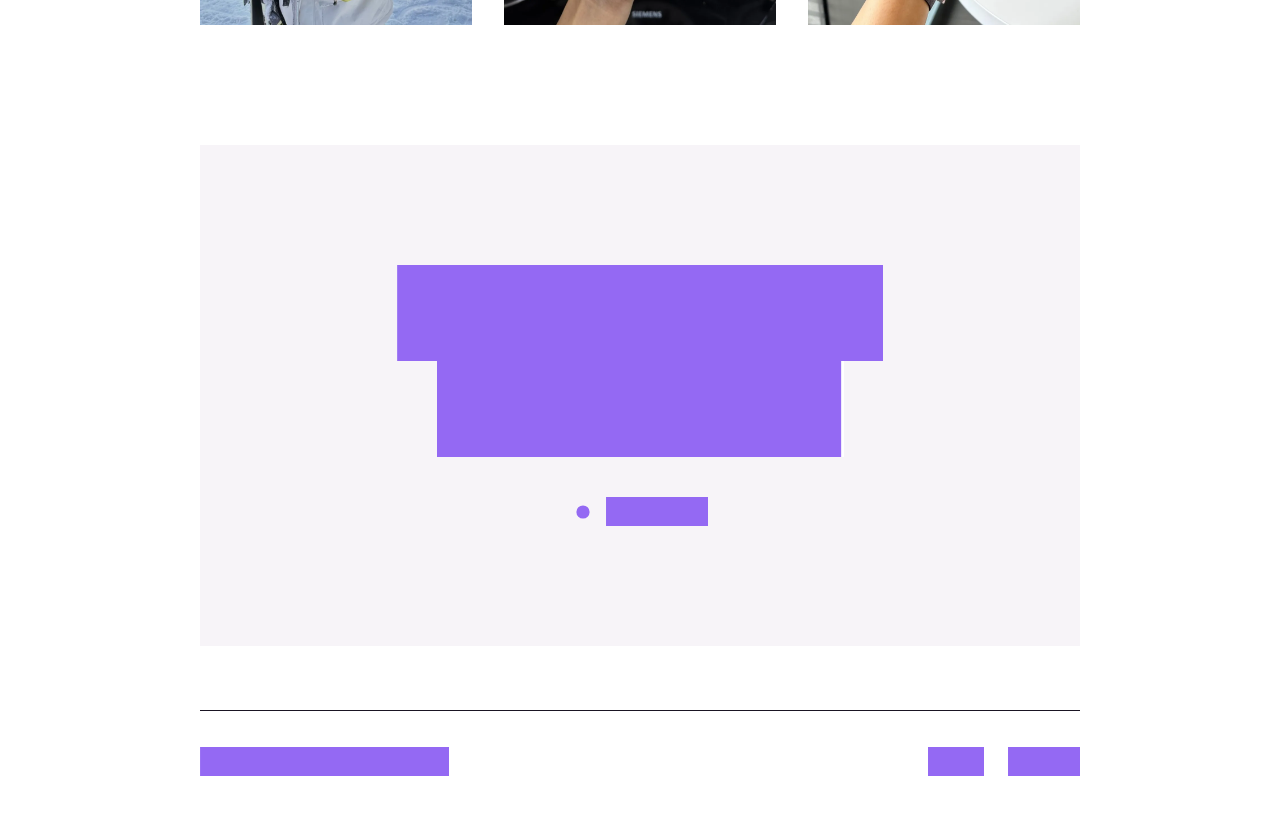
==== commit aac092de: "Mobile menu drawer; contact CTA reads Let's talk Phones: About and Resume move into a drawer that sl" ====
--- a/about.html
+++ b/about.html
@@ -6,18 +6,19 @@
   <title>About me — Fatima Lari, UX/UI Designer</title>
   <meta name="description" content="About Fatima Lari, a UX/UI designer based in Debrecen, Hungary.">
   <link rel="preload" href="fonts/poppins-latin-500-normal.woff2" as="font" type="font/woff2" crossorigin>
-  <link rel="stylesheet" href="css/tokens.css?v=95">
-  <link rel="stylesheet" href="css/main.css?v=95">
+  <link rel="stylesheet" href="css/tokens.css?v=97">
+  <link rel="stylesheet" href="css/main.css?v=97">
   <script>
     /* Lets iOS Safari show :active (tap) states */
     document.addEventListener("touchstart", function () {}, { passive: true });
   </script>
-  <script src="js/vendor/gsap.min.js?v=95" defer></script>
-  <script src="js/vendor/ScrollTrigger.min.js?v=95" defer></script>
-  <script src="js/vendor/SplitText.min.js?v=95" defer></script>
-  <script src="js/text-reveal.js?v=95" defer></script>
-  <script src="js/buttons.js?v=95" defer></script>
-  <script src="js/clock.js?v=95" defer></script>
+  <script src="js/vendor/gsap.min.js?v=97" defer></script>
+  <script src="js/vendor/ScrollTrigger.min.js?v=97" defer></script>
+  <script src="js/vendor/SplitText.min.js?v=97" defer></script>
+  <script src="js/text-reveal.js?v=97" defer></script>
+  <script src="js/buttons.js?v=97" defer></script>
+  <script src="js/clock.js?v=97" defer></script>
+  <script src="js/menu.js?v=97" defer></script>
 </head>
 <body>
   <header class="site-header">
@@ -27,7 +28,27 @@
       <a href="about.html" aria-current="page">About</a>
       <a href="resume.html">Resume</a>
     </nav>
+    <button class="menu-toggle" type="button" aria-expanded="false" aria-controls="menu-drawer" aria-label="Open menu">
+      <span class="menu-toggle__bar"></span>
+      <span class="menu-toggle__bar"></span>
+    </button>
   </header>
+
+  <!-- Phone menu: a drawer that slides in from the right (js/menu.js) -->
+  <div class="drawer" id="menu-drawer" hidden>
+    <div class="drawer__backdrop" data-close-menu></div>
+    <div class="drawer__panel" role="dialog" aria-modal="true" aria-label="Menu">
+      <button class="drawer__close" type="button" aria-label="Close menu" data-close-menu>
+        <svg viewBox="0 0 24 24" fill="none" stroke="currentColor" stroke-width="1.75" stroke-linecap="round" aria-hidden="true"><path d="M6 6l12 12M18 6L6 18"/></svg>
+      </button>
+      <nav aria-label="Mobile">
+        <ul class="drawer__links">
+          <li><a href="about.html" aria-current="page">About</a></li>
+          <li><a href="resume.html">Resume</a></li>
+        </ul>
+      </nav>
+    </div>
+  </div>
 
   <main>
     <section class="about-page" aria-labelledby="about-page-title">
@@ -81,7 +102,7 @@
     <div class="site-footer__panel">
       <div class="contact">
         <h2 class="contact__title">Let’s talk about <span class="nowrap">your project!</span></h2>
-        <a class="button" href="mailto:fatima.lari07@gmail.com"><span class="button__dot" aria-hidden="true"></span><span class="button__label">fatima.lari07@gmail.com</span></a>
+        <a class="button" href="mailto:fatima.lari07@gmail.com"><span class="button__dot" aria-hidden="true"></span><span class="button__label">Let’s talk</span></a>
       </div>
     </div>
 
--- a/css/main.css
+++ b/css/main.css
@@ -74,6 +74,118 @@
   outline: 2px solid var(--color-accent);
   outline-offset: 4px;
   border-radius: 2px;
+}
+
+/* Phone menu button (two lines) and the drawer it opens */
+.menu-toggle {
+  display: none;
+  flex-direction: column;
+  justify-content: center;
+  align-items: flex-end;
+  gap: 6px;
+  width: 44px;
+  height: 44px;
+  margin-right: -10px; /* the bars line up with the page margin */
+  padding: 10px;
+  border: 0;
+  background: none;
+  color: var(--color-text);
+  cursor: pointer;
+  -webkit-tap-highlight-color: transparent;
+}
+
+.menu-toggle__bar {
+  display: block;
+  width: 24px;
+  height: 2px;
+  border-radius: 2px;
+  background: currentColor;
+}
+
+.menu-toggle__bar + .menu-toggle__bar { width: 16px; }
+
+.menu-toggle:focus-visible,
+.drawer__close:focus-visible,
+.drawer__links a:focus-visible {
+  outline: 2px solid var(--color-accent);
+  outline-offset: 2px;
+  border-radius: 2px;
+}
+
+.drawer {
+  position: fixed;
+  inset: 0;
+  z-index: 100;
+}
+
+.drawer[hidden] { display: none; }
+
+.drawer__backdrop {
+  position: absolute;
+  inset: 0;
+  background: rgba(26, 21, 35, 0.4);
+  opacity: 0;
+  transition: opacity 0.3s ease;
+}
+
+.drawer__panel {
+  position: absolute;
+  top: 0;
+  right: 0;
+  bottom: 0;
+  display: flex;
+  flex-direction: column;
+  width: min(80vw, 340px);
+  padding: 14px var(--gutter) 40px 32px;
+  background: var(--color-primary);
+  transform: translateX(100%);
+  transition: transform 0.4s cubic-bezier(0.22, 1, 0.36, 1);
+}
+
+.drawer.is-open .drawer__backdrop { opacity: 1; }
+.drawer.is-open .drawer__panel { transform: none; }
+
+.drawer__close {
+  align-self: flex-end;
+  display: grid;
+  place-items: center;
+  width: 44px;
+  height: 44px;
+  margin-right: -10px;
+  padding: 0;
+  border: 0;
+  background: none;
+  color: var(--color-text);
+  cursor: pointer;
+}
+
+.drawer__close svg { width: 24px; height: 24px; }
+
+.drawer__links {
+  display: flex;
+  flex-direction: column;
+  gap: 20px;
+  margin: 48px 0 0;
+  padding: 0;
+  list-style: none;
+}
+
+.drawer__links a {
+  font-size: var(--h2-size);
+  font-weight: var(--weight-medium);
+  line-height: 1.15;
+  color: var(--color-text);
+  text-decoration: none;
+}
+
+.drawer__links a[aria-current="page"],
+.drawer__links a:active { color: var(--color-accent-strong); }
+
+html.menu-open { overflow: hidden; } /* no page scrolling behind the drawer */
+
+@media (prefers-reduced-motion: reduce) {
+  .drawer__backdrop,
+  .drawer__panel { transition: none; }
 }
 
 /* Hero */
@@ -317,7 +429,9 @@
   }
   .site-header__logo { font-size: 20px; }
   .site-header__nav { gap: 16px; }
-  .site-header__nav a { font-size: var(--text-secondary-size); }
+  /* phones: About and Resume move into the drawer */
+  .site-header__nav { display: none; }
+  .menu-toggle { display: flex; }
 
   .hero {
     flex-direction: column;
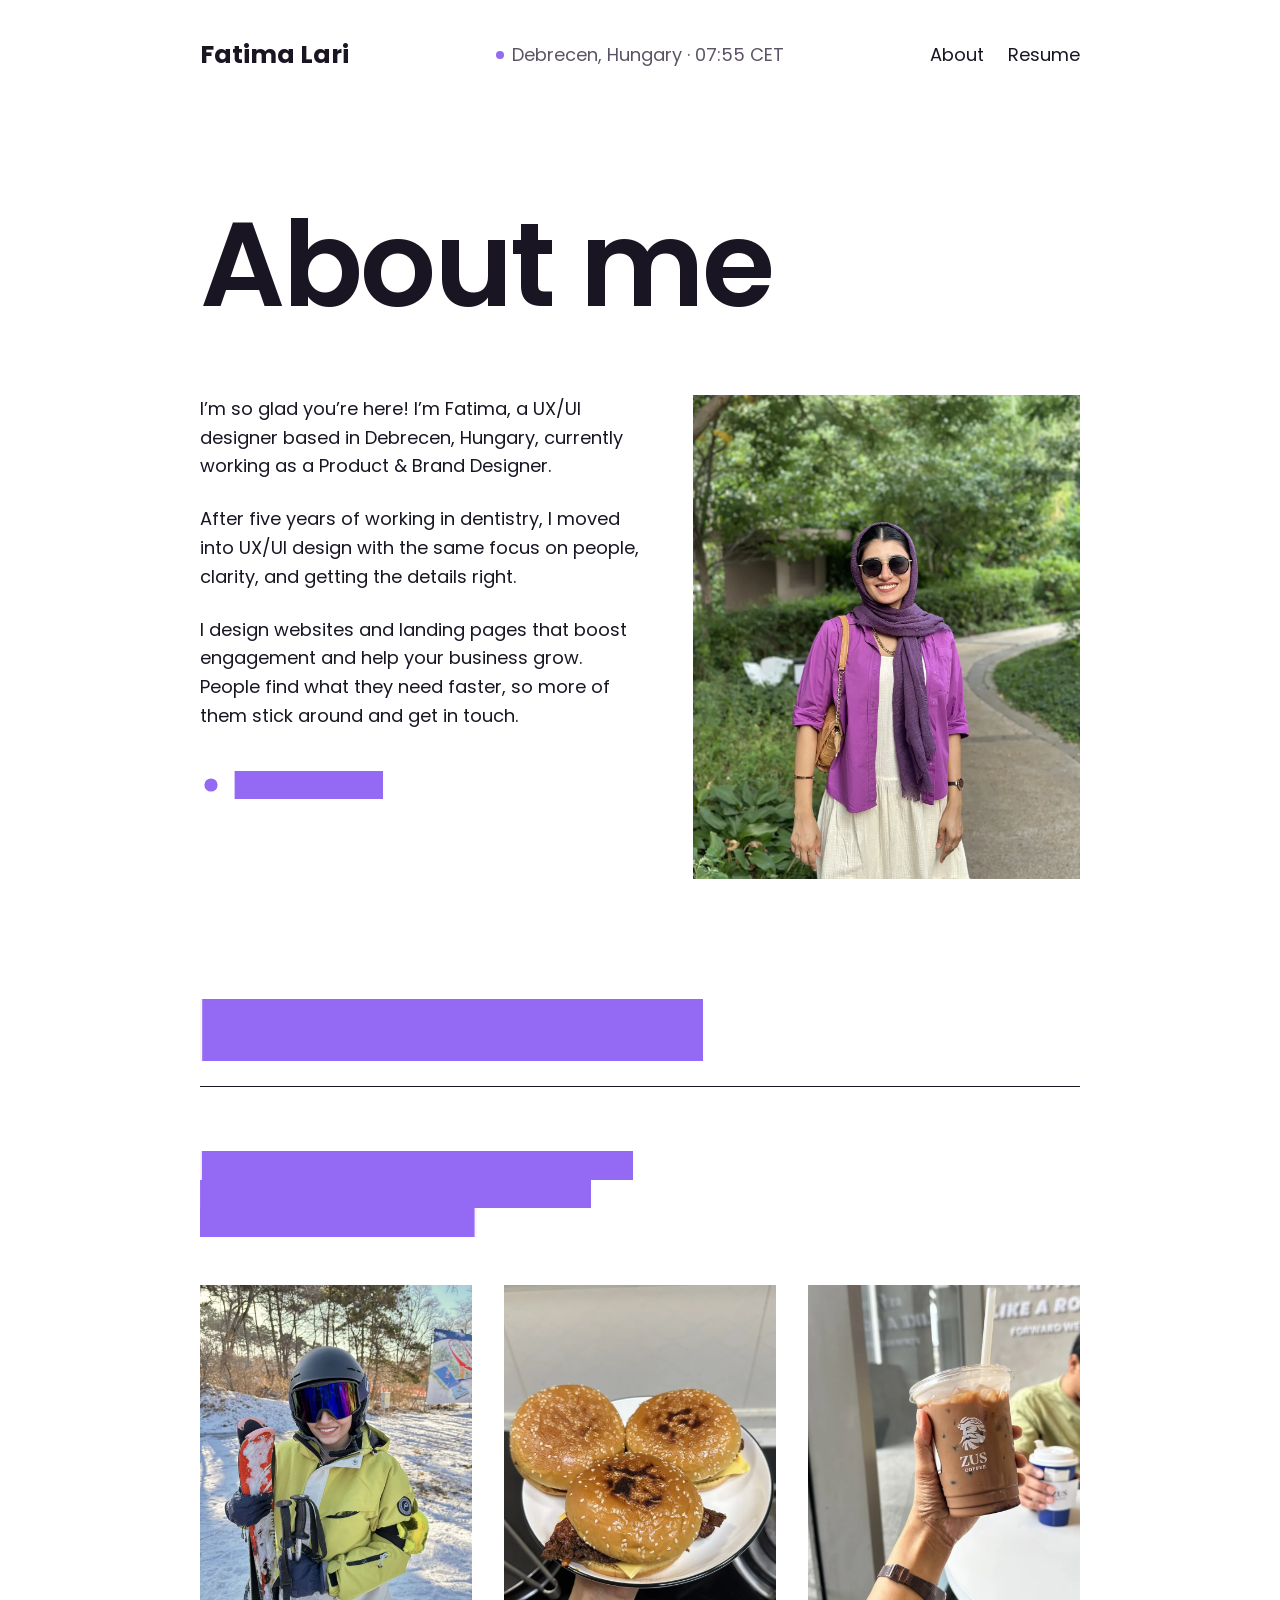
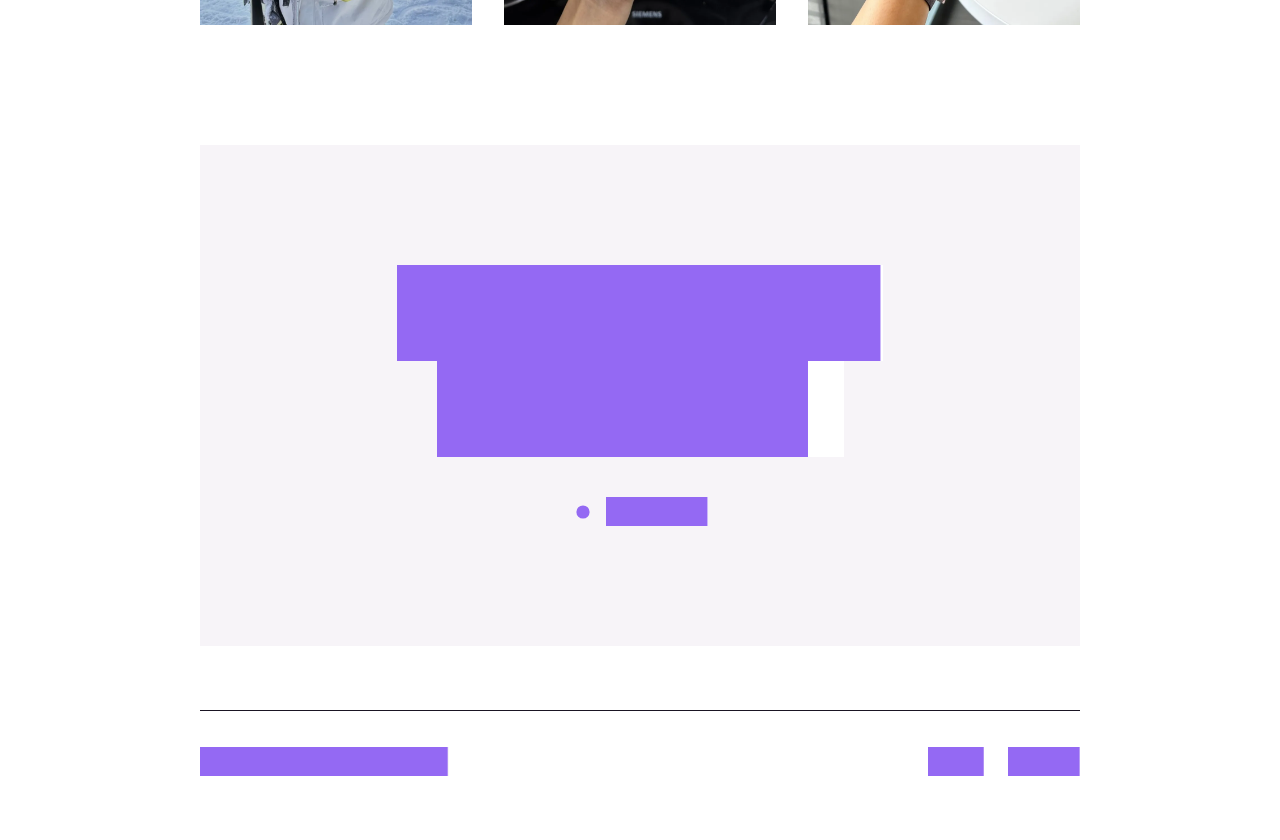
==== commit 9c8712a0: "Header: hide on scroll down, reappear on scroll up The header is now fixed: transparent at the top a" ====
--- a/about.html
+++ b/about.html
@@ -6,19 +6,20 @@
   <title>About me — Fatima Lari, UX/UI Designer</title>
   <meta name="description" content="About Fatima Lari, a UX/UI designer based in Debrecen, Hungary.">
   <link rel="preload" href="fonts/poppins-latin-500-normal.woff2" as="font" type="font/woff2" crossorigin>
-  <link rel="stylesheet" href="css/tokens.css?v=97">
-  <link rel="stylesheet" href="css/main.css?v=97">
+  <link rel="stylesheet" href="css/tokens.css?v=98">
+  <link rel="stylesheet" href="css/main.css?v=98">
   <script>
     /* Lets iOS Safari show :active (tap) states */
     document.addEventListener("touchstart", function () {}, { passive: true });
   </script>
-  <script src="js/vendor/gsap.min.js?v=97" defer></script>
-  <script src="js/vendor/ScrollTrigger.min.js?v=97" defer></script>
-  <script src="js/vendor/SplitText.min.js?v=97" defer></script>
-  <script src="js/text-reveal.js?v=97" defer></script>
-  <script src="js/buttons.js?v=97" defer></script>
-  <script src="js/clock.js?v=97" defer></script>
-  <script src="js/menu.js?v=97" defer></script>
+  <script src="js/vendor/gsap.min.js?v=98" defer></script>
+  <script src="js/vendor/ScrollTrigger.min.js?v=98" defer></script>
+  <script src="js/vendor/SplitText.min.js?v=98" defer></script>
+  <script src="js/text-reveal.js?v=98" defer></script>
+  <script src="js/buttons.js?v=98" defer></script>
+  <script src="js/clock.js?v=98" defer></script>
+  <script src="js/menu.js?v=98" defer></script>
+  <script src="js/header.js?v=98" defer></script>
 </head>
 <body>
   <header class="site-header">
--- a/css/main.css
+++ b/css/main.css
@@ -1,14 +1,33 @@
 *, *::before, *::after { box-sizing: border-box; }
 
 /* Header */
+/* Fixed header (js/header.js): at the top of the page it sits on the
+   hero as before; scrolling down past the top slides it away, scrolling
+   up brings it back on a white bar so the nav is always one flick away */
 .site-header {
-  position: absolute;
+  position: fixed;
   inset: 0 0 auto;
-  z-index: 10;
+  z-index: 50;
   display: flex;
   align-items: center;
   justify-content: space-between;
   padding: 42px var(--gutter);
+  background: transparent;
+  transition: transform 0.4s cubic-bezier(0.22, 1, 0.36, 1),
+              padding 0.3s ease, background-color 0.3s ease, box-shadow 0.3s ease;
+}
+
+.site-header.is-scrolled {
+  padding-top: 20px;
+  padding-bottom: 20px;
+  background: var(--color-primary);
+  box-shadow: 0 1px 0 var(--color-border);
+}
+
+.site-header.is-hidden { transform: translateY(-100%); }
+
+@media (prefers-reduced-motion: reduce) {
+  .site-header { transition: none; }
 }
 
 .site-header__logo {
@@ -415,6 +434,7 @@
 
 @media (max-width: 767px) {
   .site-header { padding: 24px var(--gutter); }
+  .site-header.is-scrolled { padding-top: 12px; padding-bottom: 12px; }
   /* no room in the phone header: the location moves under the hero icons */
   .site-header__loc { display: none; }
   .hero__loc {
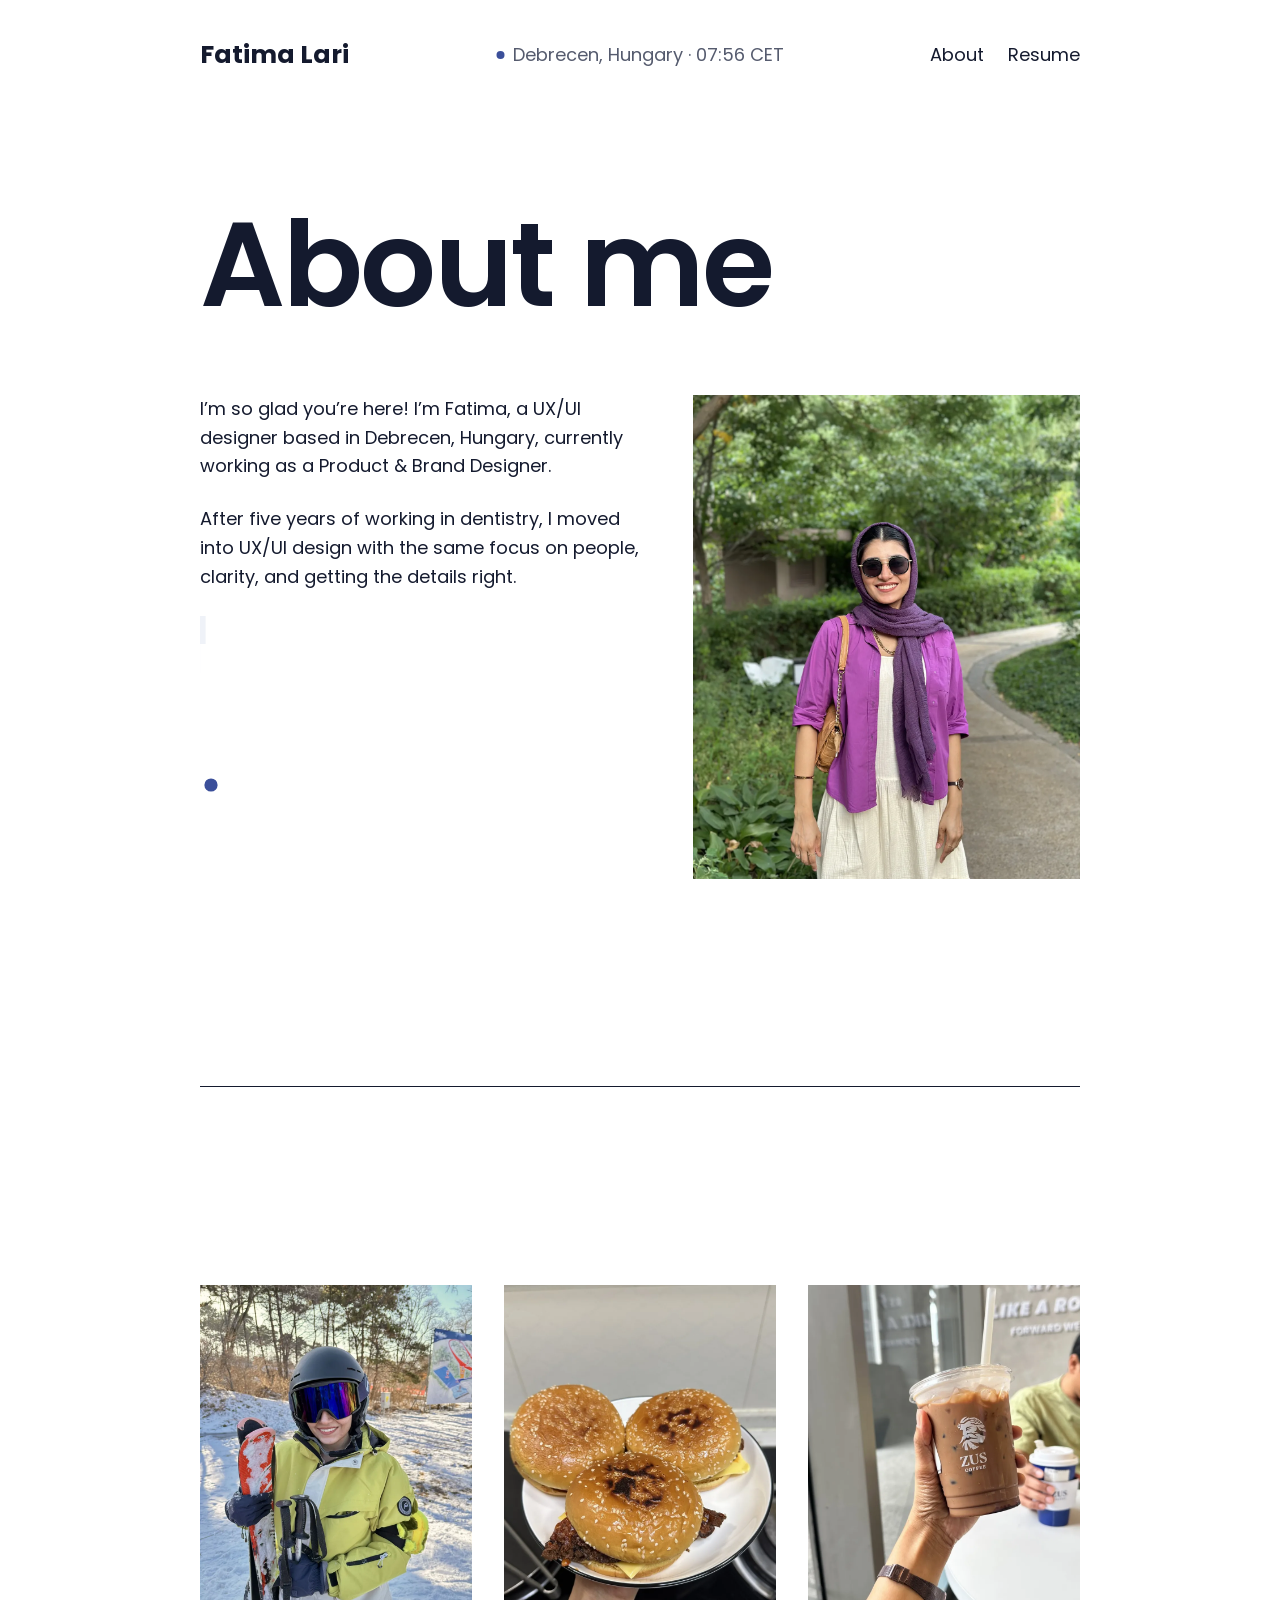
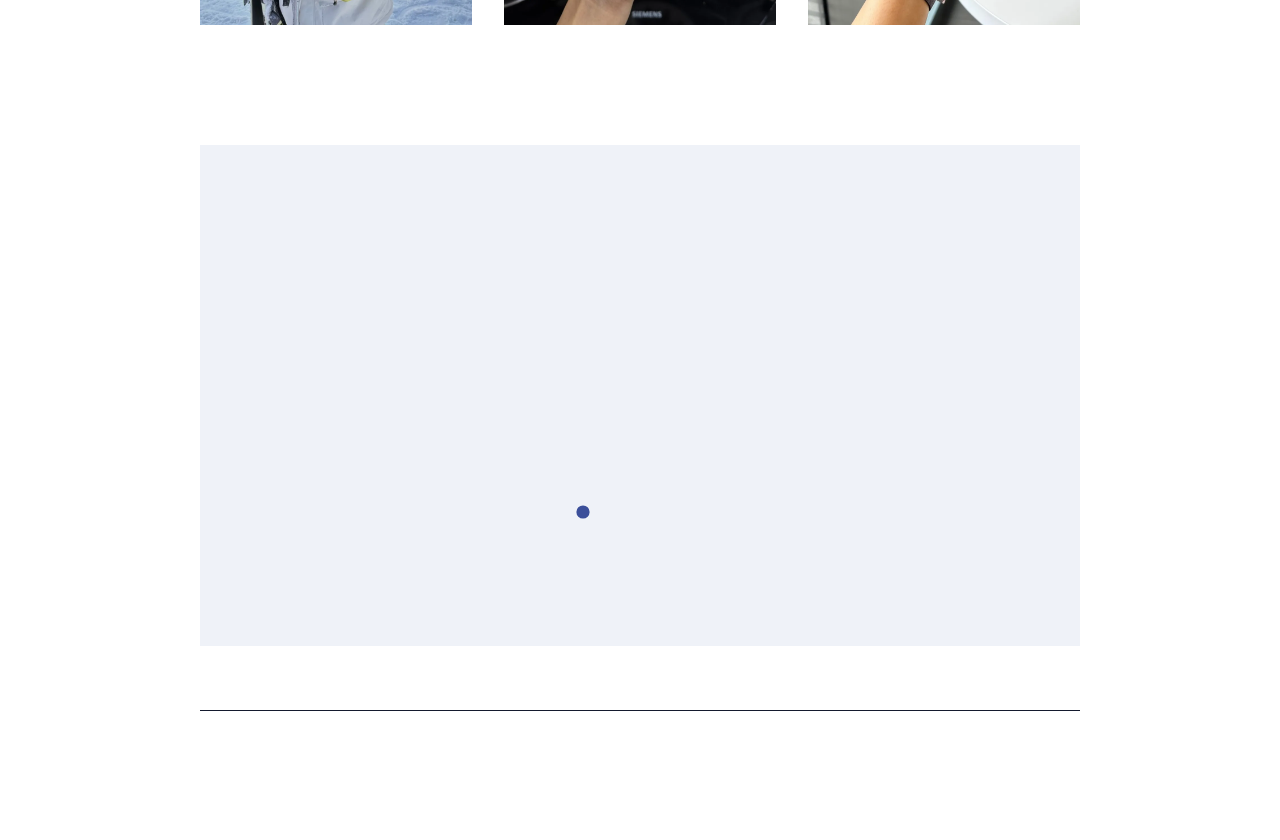
==== commit 0aad7907: "Theme: switch from purple to ink navy Accent #3B4F9A (dots, fills, preloader, reveal blocks), deep a" ====
--- a/about.html
+++ b/about.html
@@ -6,20 +6,20 @@
   <title>About me — Fatima Lari, UX/UI Designer</title>
   <meta name="description" content="About Fatima Lari, a UX/UI designer based in Debrecen, Hungary.">
   <link rel="preload" href="fonts/poppins-latin-500-normal.woff2" as="font" type="font/woff2" crossorigin>
-  <link rel="stylesheet" href="css/tokens.css?v=98">
-  <link rel="stylesheet" href="css/main.css?v=98">
+  <link rel="stylesheet" href="css/tokens.css?v=99">
+  <link rel="stylesheet" href="css/main.css?v=99">
   <script>
     /* Lets iOS Safari show :active (tap) states */
     document.addEventListener("touchstart", function () {}, { passive: true });
   </script>
-  <script src="js/vendor/gsap.min.js?v=98" defer></script>
-  <script src="js/vendor/ScrollTrigger.min.js?v=98" defer></script>
-  <script src="js/vendor/SplitText.min.js?v=98" defer></script>
-  <script src="js/text-reveal.js?v=98" defer></script>
-  <script src="js/buttons.js?v=98" defer></script>
-  <script src="js/clock.js?v=98" defer></script>
-  <script src="js/menu.js?v=98" defer></script>
-  <script src="js/header.js?v=98" defer></script>
+  <script src="js/vendor/gsap.min.js?v=99" defer></script>
+  <script src="js/vendor/ScrollTrigger.min.js?v=99" defer></script>
+  <script src="js/vendor/SplitText.min.js?v=99" defer></script>
+  <script src="js/text-reveal.js?v=99" defer></script>
+  <script src="js/buttons.js?v=99" defer></script>
+  <script src="js/clock.js?v=99" defer></script>
+  <script src="js/menu.js?v=99" defer></script>
+  <script src="js/header.js?v=99" defer></script>
 </head>
 <body>
   <header class="site-header">
--- a/css/tokens.css
+++ b/css/tokens.css
@@ -8,12 +8,12 @@
 :root {
   /* Colour */
   --color-primary: #ffffff;        /* main background */
-  --color-secondary: #f7f4f8;      /* alternate section / card background */
-  --color-accent: #9469f3;         /* brand accent: fills, highlights, large text */
-  --color-accent-strong: #6e43d9;  /* accent for small text & links (AA on both backgrounds) */
-  --color-text: #1a1523;           /* headings & primary text */
-  --color-text-muted: #5c5466;     /* secondary text */
-  --color-border: #e6e0ea;
+  --color-secondary: #eff2f8;      /* alternate section / card background (pale navy tint) */
+  --color-accent: #3b4f9a;         /* brand accent (ink navy): dots, fills, highlights */
+  --color-accent-strong: #1e2a5a;  /* deep ink navy for text, links and bubbles (13.7:1 on white) */
+  --color-text: #141a2e;           /* headings & primary text (navy-tinted near-black) */
+  --color-text-muted: #555b6e;     /* secondary text (6.8:1 on white) */
+  --color-border: #e3e6ee;
 
   /* Typography */
   --font-family: "Poppins", system-ui, -apple-system, "Segoe UI", sans-serif;
--- a/css/main.css
+++ b/css/main.css
@@ -80,9 +80,9 @@
   text-decoration: none;
 }
 
-/* Nav links turn purple on hover only once the block sweep has covered
+/* Nav links turn navy on hover only once the block sweep has covered
    them (js/text-reveal.js adds .is-hovered); the logo keeps its colour.
-   Without the sweep (reduced motion) they simply turn purple on hover. */
+   Without the sweep (reduced motion) they simply turn navy on hover. */
 .site-header__nav a.is-hovered { color: var(--color-accent-strong); }
 
 @media (hover: hover) and (prefers-reduced-motion: reduce) {
@@ -142,7 +142,7 @@
 .drawer__backdrop {
   position: absolute;
   inset: 0;
-  background: rgba(26, 21, 35, 0.4);
+  background: rgba(20, 26, 46, 0.4);
   opacity: 0;
   transition: opacity 0.3s ease;
 }
@@ -1074,8 +1074,8 @@
   }
 }
 
-/* Button: a purple dot and bold text, no box. On hover (or tap / focus)
-   the dot grows and the text turns purple. The text keeps the block
+/* Button: a navy dot and bold text, no box. On hover (or tap / focus)
+   the dot grows and the text turns navy. The text keeps the block
    reveal (js/text-reveal.js animates .button__label). */
 .button {
   --dot: 22px;
@@ -1103,7 +1103,7 @@
 
 .button__label { position: relative; display: block; }
 
-/* On top of the dot and colour, a purple line slides in under the text
+/* On top of the dot and colour, a navy line slides in under the text
    from left to right (and shrinks back on leaving) */
 .button__label::after {
   content: "";
@@ -1127,7 +1127,7 @@
 }
 
 
-/* deep accent for the text: 6:1 on white, same purple as the nav hover */
+/* deep accent for the text: 13.7:1 on white, same navy as the nav hover */
 .button:active,
 .button.is-tapped,
 .button:focus-visible { color: var(--color-accent-strong); }
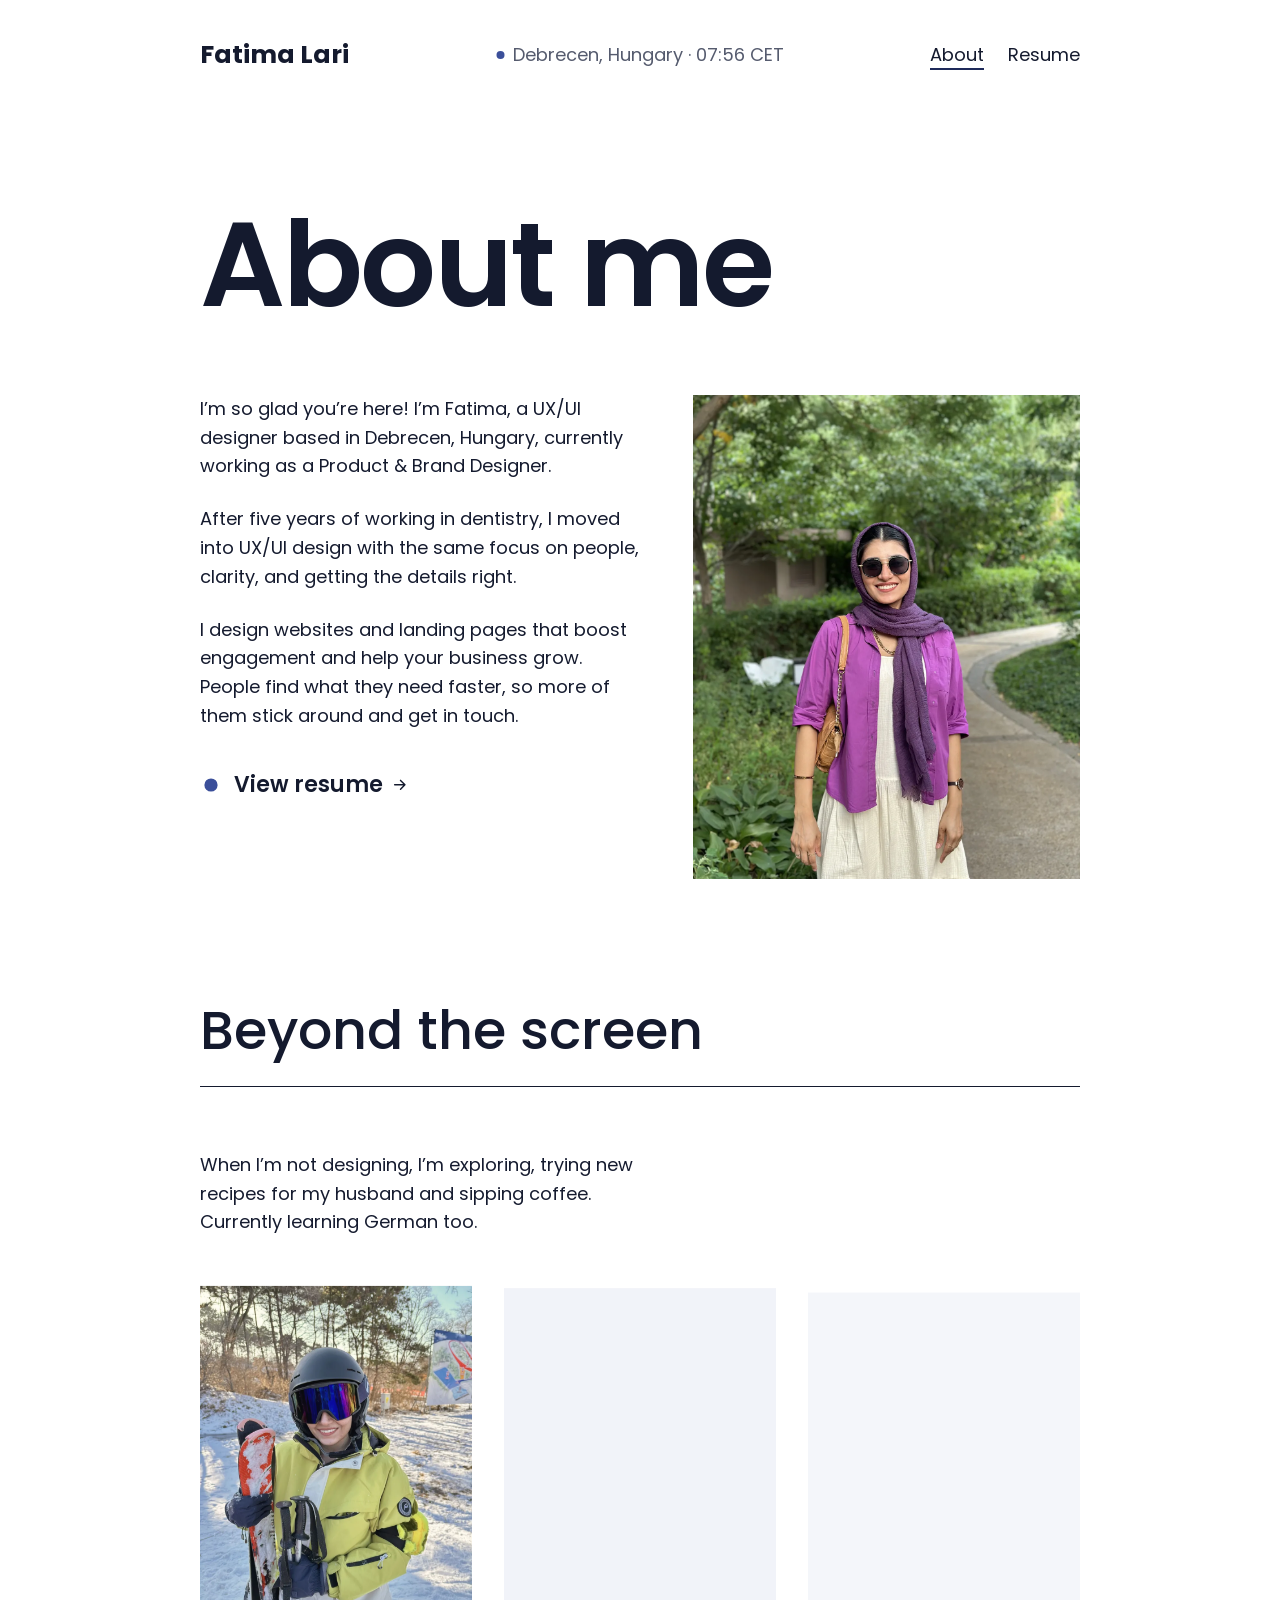
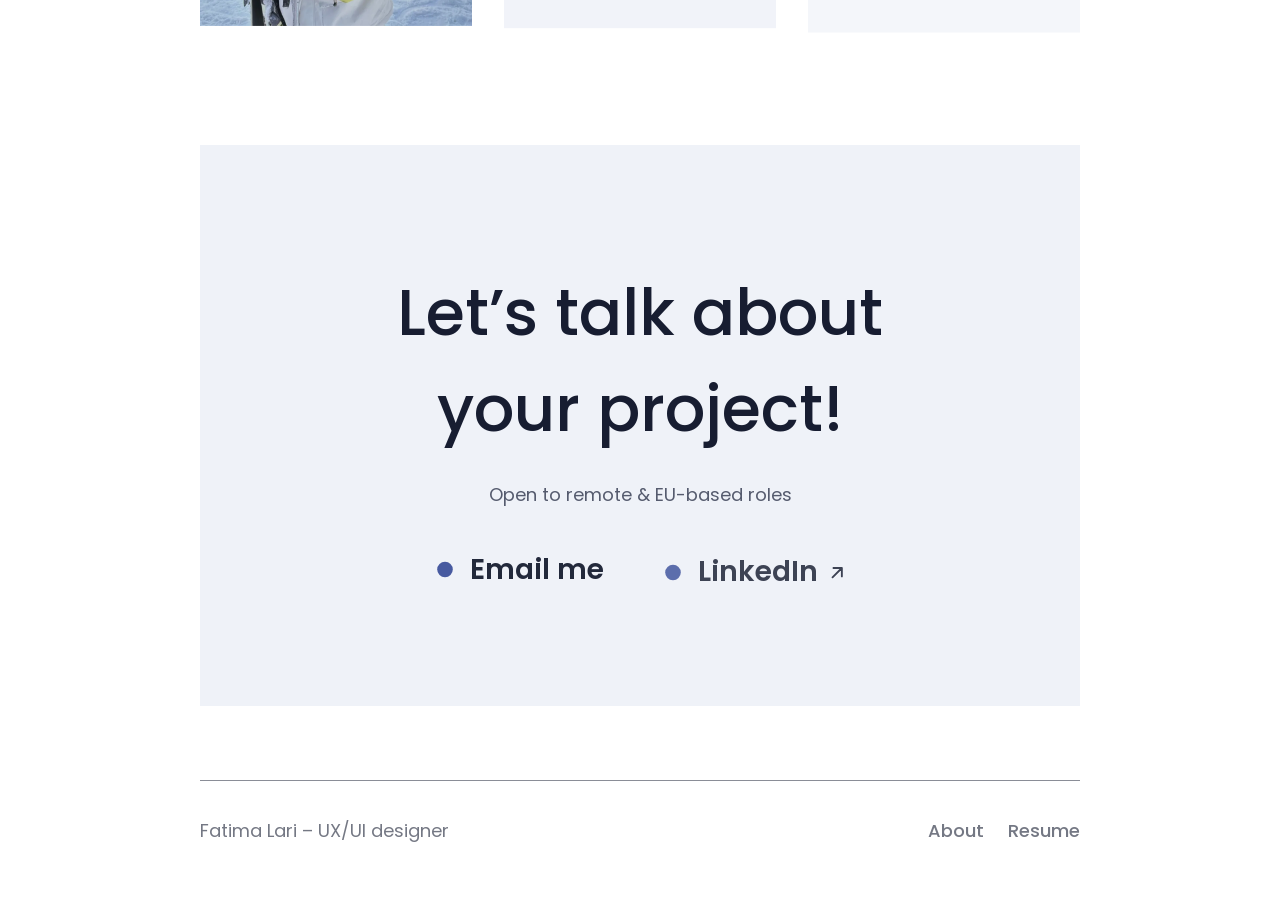
==== commit 846fed4f: "Calmer motion and clearer CTAs - Text animations removed: the two-colour block reveal is replaced by" ====
--- a/about.html
+++ b/about.html
@@ -6,20 +6,19 @@
   <title>About me — Fatima Lari, UX/UI Designer</title>
   <meta name="description" content="About Fatima Lari, a UX/UI designer based in Debrecen, Hungary.">
   <link rel="preload" href="fonts/poppins-latin-500-normal.woff2" as="font" type="font/woff2" crossorigin>
-  <link rel="stylesheet" href="css/tokens.css?v=99">
-  <link rel="stylesheet" href="css/main.css?v=99">
+  <link rel="stylesheet" href="css/tokens.css?v=101">
+  <link rel="stylesheet" href="css/main.css?v=101">
   <script>
     /* Lets iOS Safari show :active (tap) states */
     document.addEventListener("touchstart", function () {}, { passive: true });
   </script>
-  <script src="js/vendor/gsap.min.js?v=99" defer></script>
-  <script src="js/vendor/ScrollTrigger.min.js?v=99" defer></script>
-  <script src="js/vendor/SplitText.min.js?v=99" defer></script>
-  <script src="js/text-reveal.js?v=99" defer></script>
-  <script src="js/buttons.js?v=99" defer></script>
-  <script src="js/clock.js?v=99" defer></script>
-  <script src="js/menu.js?v=99" defer></script>
-  <script src="js/header.js?v=99" defer></script>
+  <script src="js/vendor/gsap.min.js?v=101" defer></script>
+  <script src="js/vendor/ScrollTrigger.min.js?v=101" defer></script>
+  <script src="js/motion.js?v=101" defer></script>
+  <script src="js/buttons.js?v=101" defer></script>
+  <script src="js/clock.js?v=101" defer></script>
+  <script src="js/menu.js?v=101" defer></script>
+  <script src="js/header.js?v=101" defer></script>
 </head>
 <body>
   <header class="site-header">
@@ -60,7 +59,7 @@
           <p>I’m so glad you’re here! I’m Fatima, a UX/UI designer based in Debrecen, Hungary, currently working as a Product &amp; Brand Designer.</p>
           <p>After five years of working in dentistry, I moved into UX/UI design with the same focus on people, clarity, and getting the details right.</p>
           <p>I design websites and landing pages that boost engagement and help your business grow. People find what they need faster, so more of them stick around and get in touch.</p>
-          <a class="button" href="resume.html"><span class="button__dot" aria-hidden="true"></span><span class="button__label">View resume</span></a>
+          <a class="button" href="resume.html"><span class="button__dot" aria-hidden="true"></span><span class="button__label">View resume</span><svg class="button__arrow" viewBox="0 0 24 24" fill="none" stroke="currentColor" stroke-width="2" stroke-linecap="round" stroke-linejoin="round" aria-hidden="true"><path d="M5 12h14M13 6l6 6-6 6"/></svg></a>
         </div>
         <div class="about-page__media">
           <picture>
@@ -103,7 +102,11 @@
     <div class="site-footer__panel">
       <div class="contact">
         <h2 class="contact__title">Let’s talk about <span class="nowrap">your project!</span></h2>
-        <a class="button" href="mailto:fatima.lari07@gmail.com"><span class="button__dot" aria-hidden="true"></span><span class="button__label">Let’s talk</span></a>
+        <p class="contact__note">Open to remote &amp; EU-based roles</p>
+        <div class="contact__actions">
+          <a class="button" href="mailto:fatima.lari07@gmail.com"><span class="button__dot" aria-hidden="true"></span><span class="button__label">Email me</span></a>
+          <a class="button" href="https://www.linkedin.com/in/fatimalari" target="_blank" rel="noopener"><span class="button__dot" aria-hidden="true"></span><span class="button__label">LinkedIn</span><svg class="button__arrow button__arrow--out" viewBox="0 0 24 24" fill="none" stroke="currentColor" stroke-width="2" stroke-linecap="round" stroke-linejoin="round" aria-hidden="true"><path d="M7 17L17 7M8 7h9v9"/></svg></a>
+        </div>
       </div>
     </div>
 
--- a/css/main.css
+++ b/css/main.css
@@ -71,23 +71,36 @@
 }
 
 .site-header__nav a {
-  position: relative; /* holds the hover block-sweep covers */
+  position: relative; /* holds the hover underline */
   display: inline-block;
-  overflow: hidden;
   font-size: var(--text-primary-size);
   line-height: 1;
   color: var(--color-text);
   text-decoration: none;
 }
 
-/* Nav links turn navy on hover only once the block sweep has covered
-   them (js/text-reveal.js adds .is-hovered); the logo keeps its colour.
-   Without the sweep (reduced motion) they simply turn navy on hover. */
-.site-header__nav a.is-hovered { color: var(--color-accent-strong); }
-
-@media (hover: hover) and (prefers-reduced-motion: reduce) {
-  .site-header__nav a:hover { color: var(--color-accent-strong); }
-}
+/* Hover / focus: a navy line slides in under the link from left to
+   right, like the buttons; the text itself doesn't change */
+.site-header__nav a::after {
+  content: "";
+  position: absolute;
+  left: 0;
+  right: 0;
+  bottom: -6px;
+  height: 2px;
+  background: var(--color-accent-strong);
+  transform: scaleX(0);
+  transform-origin: left center;
+  transition: transform 0.45s cubic-bezier(0.22, 1, 0.36, 1);
+}
+
+.site-header__nav a:focus-visible::after,
+.site-header__nav a[aria-current="page"]::after { transform: scaleX(1); }
+
+@media (hover: hover) {
+  .site-header__nav a:hover::after { transform: scaleX(1); }
+}
+
 
 .site-header a:focus-visible {
   outline: 2px solid var(--color-accent);
@@ -248,12 +261,6 @@
 }
 
 .hero__line { display: block; }
-
-/* room for descenders (g, y) inside the block-reveal's clipped lines */
-.hero .block-line-wrap {
-  padding-bottom: 0.12em;
-  margin-bottom: -0.12em;
-}
 
 /* Tools strip under the headline: logos and names scrolling left in a
    loop. The track holds four identical groups, so moving it a quarter of
@@ -658,13 +665,6 @@
   letter-spacing: -0.02em;
 }
 
-/* room for descenders inside the block-reveal's clipped line */
-.about-page__title .block-line-wrap,
-.resume-page__title .block-line-wrap {
-  padding-bottom: 0.12em;
-  margin-bottom: -0.12em;
-}
-
 /* Text takes half the content width, the photo most of the rest */
 .about-page__grid {
   display: grid;
@@ -1028,7 +1028,25 @@
   margin: 0;
 }
 
-.contact .button { margin-top: 40px; }
+/* Final call to action: a short availability note, then two larger
+   buttons side by side */
+.contact__note {
+  margin: 24px 0 0;
+  color: var(--color-text-muted);
+}
+
+.contact__actions {
+  display: flex;
+  flex-wrap: wrap;
+  justify-content: center;
+  gap: 20px 56px;
+  margin-top: 40px;
+}
+
+.contact .button {
+  --dot: 26px;
+  font-size: 28px;
+}
 
 .site-footer__bar {
   display: flex;
@@ -1126,6 +1144,31 @@
   .button:hover .button__label::after { transform: scaleX(1); }
 }
 
+/* Arrow after links that take you somewhere (case studies, About me,
+   LinkedIn); it nudges forward on hover */
+.button__arrow {
+  flex: none;
+  width: 0.8em;
+  height: 0.8em;
+  margin-left: -4px;
+  transition: transform 0.35s cubic-bezier(0.22, 1, 0.36, 1);
+}
+
+.button:active .button__arrow,
+.button.is-tapped .button__arrow,
+.button:focus-visible .button__arrow { transform: translateX(4px); }
+.button:active .button__arrow--out,
+.button.is-tapped .button__arrow--out,
+.button:focus-visible .button__arrow--out { transform: translate(3px, -3px); }
+
+@media (hover: hover) {
+  .button:hover .button__arrow,
+  .work-card:hover .work-card__cta .button__arrow { transform: translateX(4px); }
+  .button:hover .button__arrow--out { transform: translate(3px, -3px); }
+}
+
+.work-card.is-tapped .work-card__cta .button__arrow { transform: translateX(4px); }
+
 
 /* deep accent for the text: 13.7:1 on white, same navy as the nav hover */
 .button:active,
@@ -1156,6 +1199,8 @@
 
 @media (max-width: 767px) {
   .button { --dot: 18px; gap: 10px; font-size: 19px; }
+  .contact .button { --dot: 20px; font-size: 22px; }
+  .contact__actions { gap: 16px 36px; }
 }
 
 @media (max-width: 767px) {
@@ -1246,20 +1291,15 @@
   transition-delay: 0.75s;
 }
 
-/* Block-reveal text animation (js/text-reveal.js) */
-.block-line-wrap {
-  position: relative;
-  display: block;
-  width: fit-content; /* block sweeps only across the text, not the full column */
-  overflow: hidden;
-}
-
-.contact__title .block-line-wrap { margin-inline: auto; }
-
-.block-line-cover {
-  position: absolute;
-  inset: 0;
-  z-index: 2;
-}
 
 .nowrap { white-space: nowrap; }
+
+/* Hero headline: hidden until motion.js fades it in (with a CSS fallback
+   so it can never stay hidden if the script doesn't run) */
+.motion:not(.hero-ready) .hero__title,
+.motion:not(.hero-ready) .hero__subtitle {
+  opacity: 0;
+  animation: hero-fallback 0s 6s forwards;
+}
+
+@keyframes hero-fallback { to { opacity: 1; } }
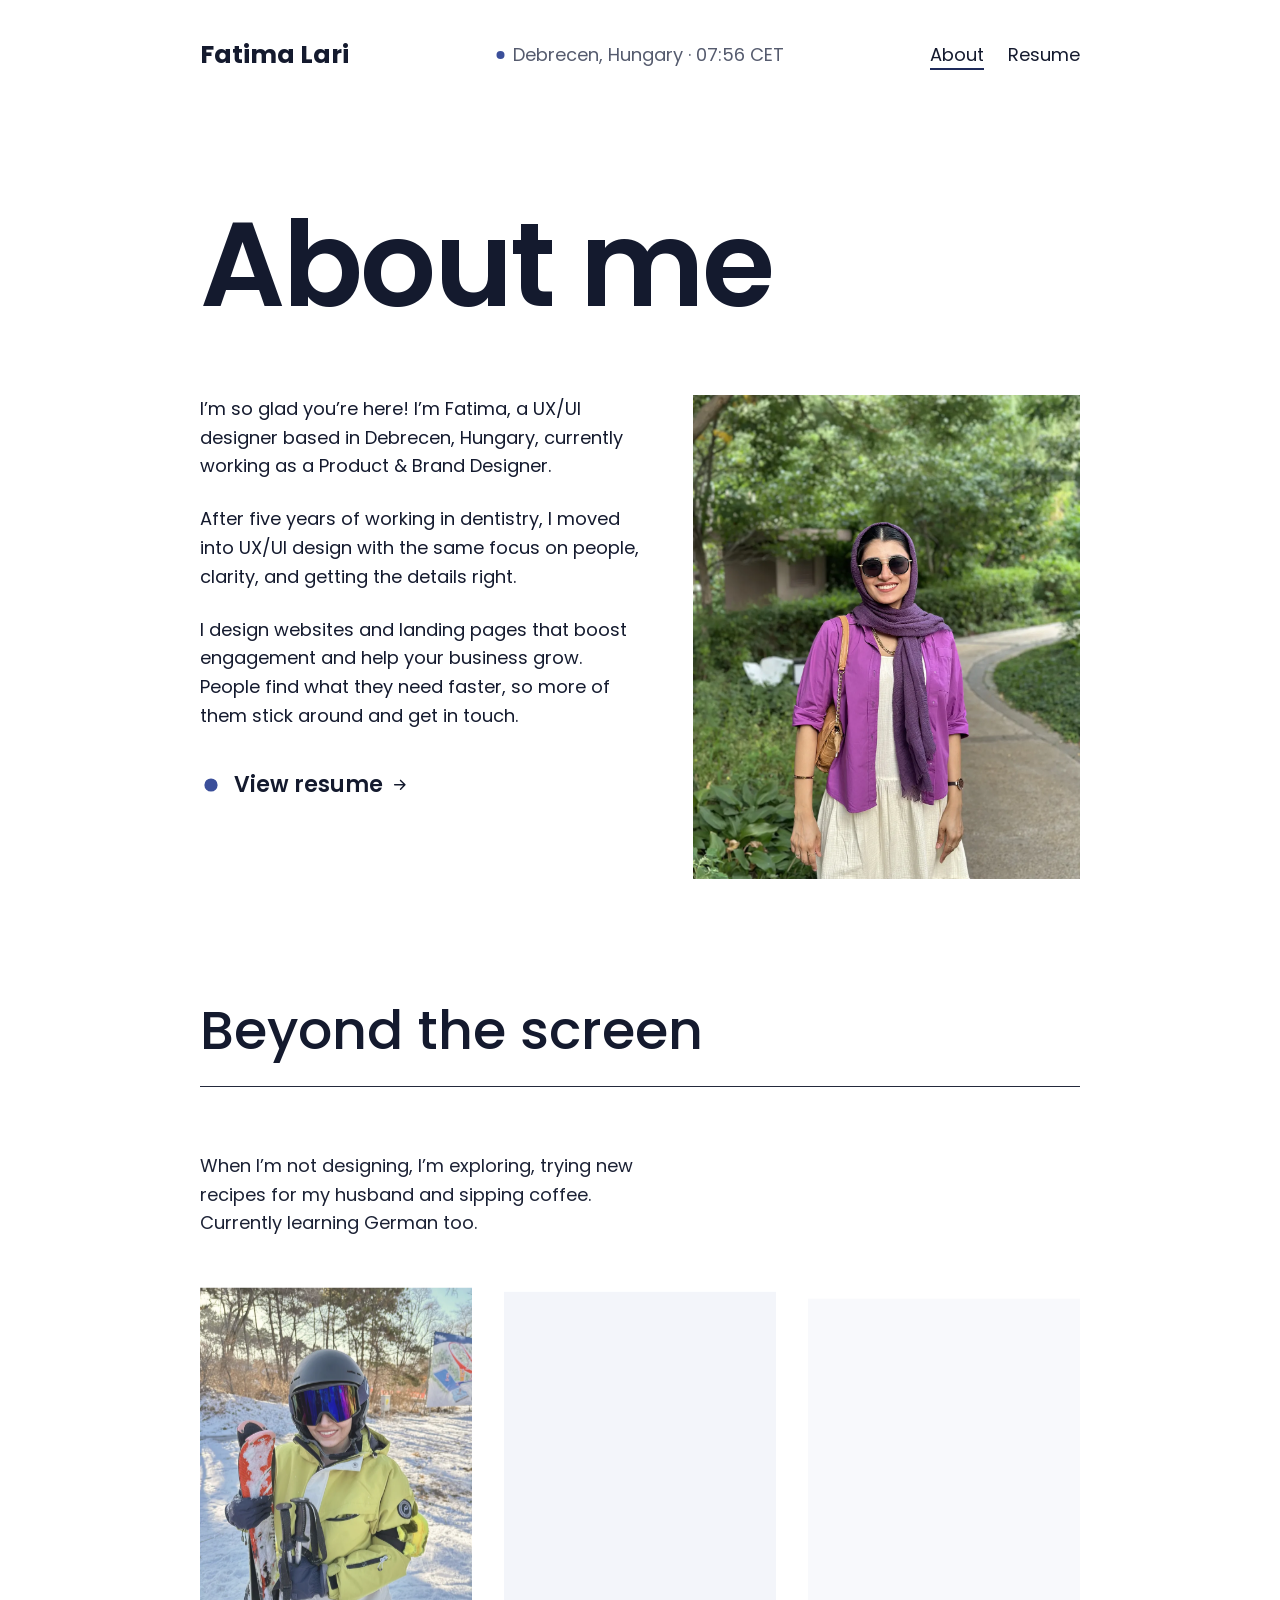
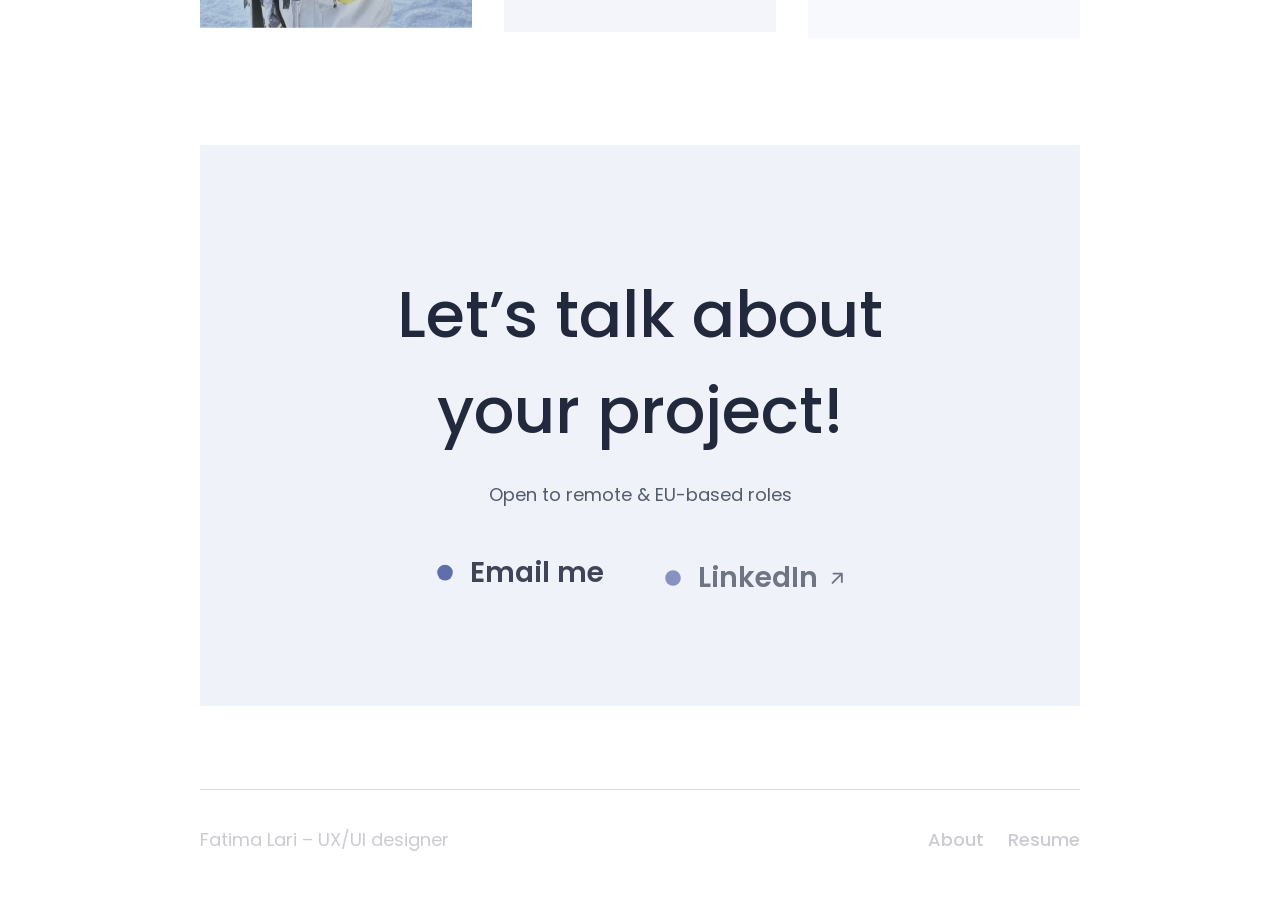
==== commit a1cc2a8c: "Preloader: stairs exit and a shorter counter Five navy columns lift away left to right after the nam" ====
--- a/about.html
+++ b/about.html
@@ -6,19 +6,19 @@
   <title>About me — Fatima Lari, UX/UI Designer</title>
   <meta name="description" content="About Fatima Lari, a UX/UI designer based in Debrecen, Hungary.">
   <link rel="preload" href="fonts/poppins-latin-500-normal.woff2" as="font" type="font/woff2" crossorigin>
-  <link rel="stylesheet" href="css/tokens.css?v=101">
-  <link rel="stylesheet" href="css/main.css?v=101">
+  <link rel="stylesheet" href="css/tokens.css?v=102">
+  <link rel="stylesheet" href="css/main.css?v=102">
   <script>
     /* Lets iOS Safari show :active (tap) states */
     document.addEventListener("touchstart", function () {}, { passive: true });
   </script>
-  <script src="js/vendor/gsap.min.js?v=101" defer></script>
-  <script src="js/vendor/ScrollTrigger.min.js?v=101" defer></script>
-  <script src="js/motion.js?v=101" defer></script>
-  <script src="js/buttons.js?v=101" defer></script>
-  <script src="js/clock.js?v=101" defer></script>
-  <script src="js/menu.js?v=101" defer></script>
-  <script src="js/header.js?v=101" defer></script>
+  <script src="js/vendor/gsap.min.js?v=102" defer></script>
+  <script src="js/vendor/ScrollTrigger.min.js?v=102" defer></script>
+  <script src="js/motion.js?v=102" defer></script>
+  <script src="js/buttons.js?v=102" defer></script>
+  <script src="js/clock.js?v=102" defer></script>
+  <script src="js/menu.js?v=102" defer></script>
+  <script src="js/header.js?v=102" defer></script>
 </head>
 <body>
   <header class="site-header">
--- a/css/main.css
+++ b/css/main.css
@@ -1224,14 +1224,39 @@
   inset: 0;
   z-index: 100;
   display: block;
-  background: var(--color-accent);
   color: #fff;
-  transition: transform 0.9s cubic-bezier(0.76, 0, 0.24, 1);
 }
 
 .is-loading body { overflow: hidden; }
 .is-loaded body { overflow: auto; }
-.is-loaded .preloader { transform: translateY(-100%); }
+
+/* Stairs exit: five navy columns lift away one after another, left to
+   right, after the name and counter fade out */
+.preloader__stairs {
+  position: absolute;
+  inset: 0;
+  display: flex;
+}
+
+.preloader__stairs span {
+  flex: 1;
+  margin-right: -1px; /* no hairline gaps between columns */
+  background: var(--color-accent);
+  transition: transform 0.8s cubic-bezier(0.76, 0, 0.24, 1);
+}
+
+.preloader__stairs span:nth-child(2) { transition-delay: 0.07s; }
+.preloader__stairs span:nth-child(3) { transition-delay: 0.14s; }
+.preloader__stairs span:nth-child(4) { transition-delay: 0.21s; }
+.preloader__stairs span:nth-child(5) { transition-delay: 0.28s; }
+
+.is-loaded .preloader__stairs span { transform: translateY(-100%); }
+
+.preloader__center,
+.preloader__bar { transition: opacity 0.3s ease; }
+
+.is-loaded .preloader__center,
+.is-loaded .preloader__bar { opacity: 0; }
 
 .preloader__center {
   position: absolute;
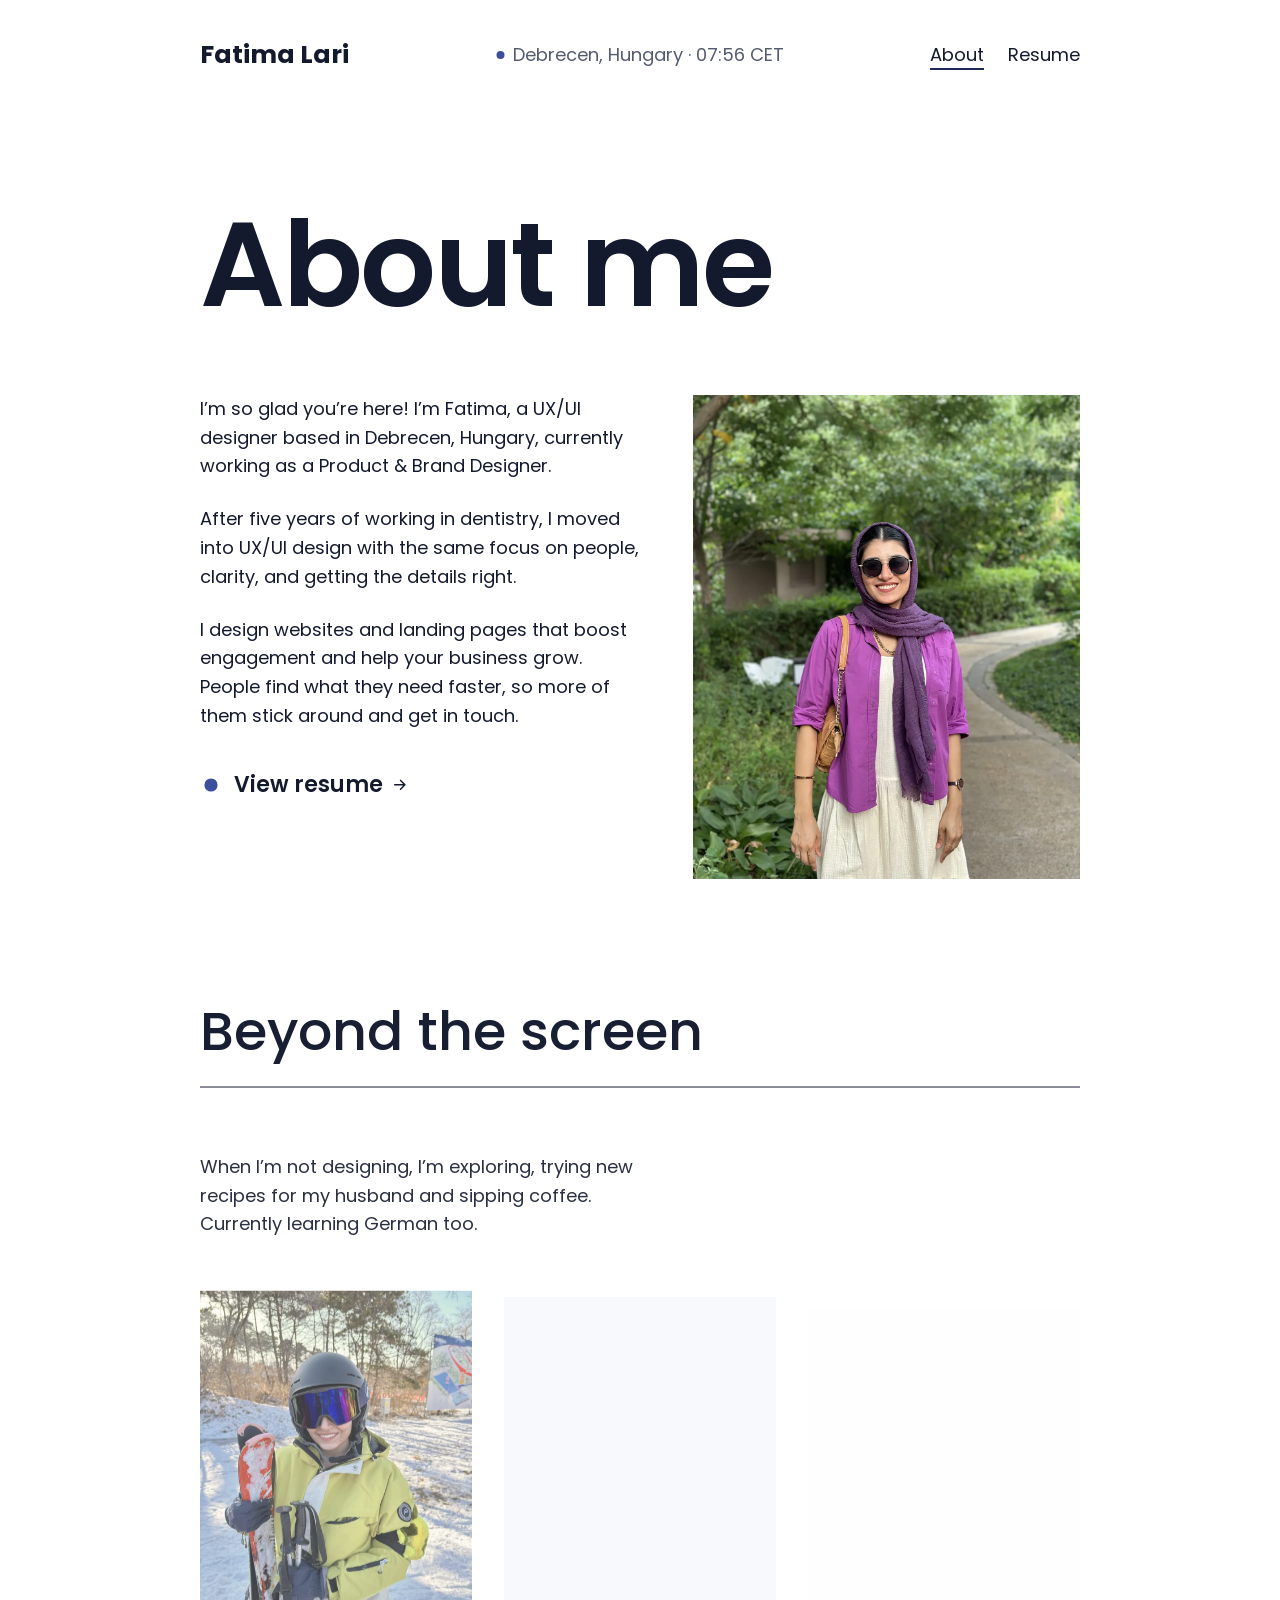
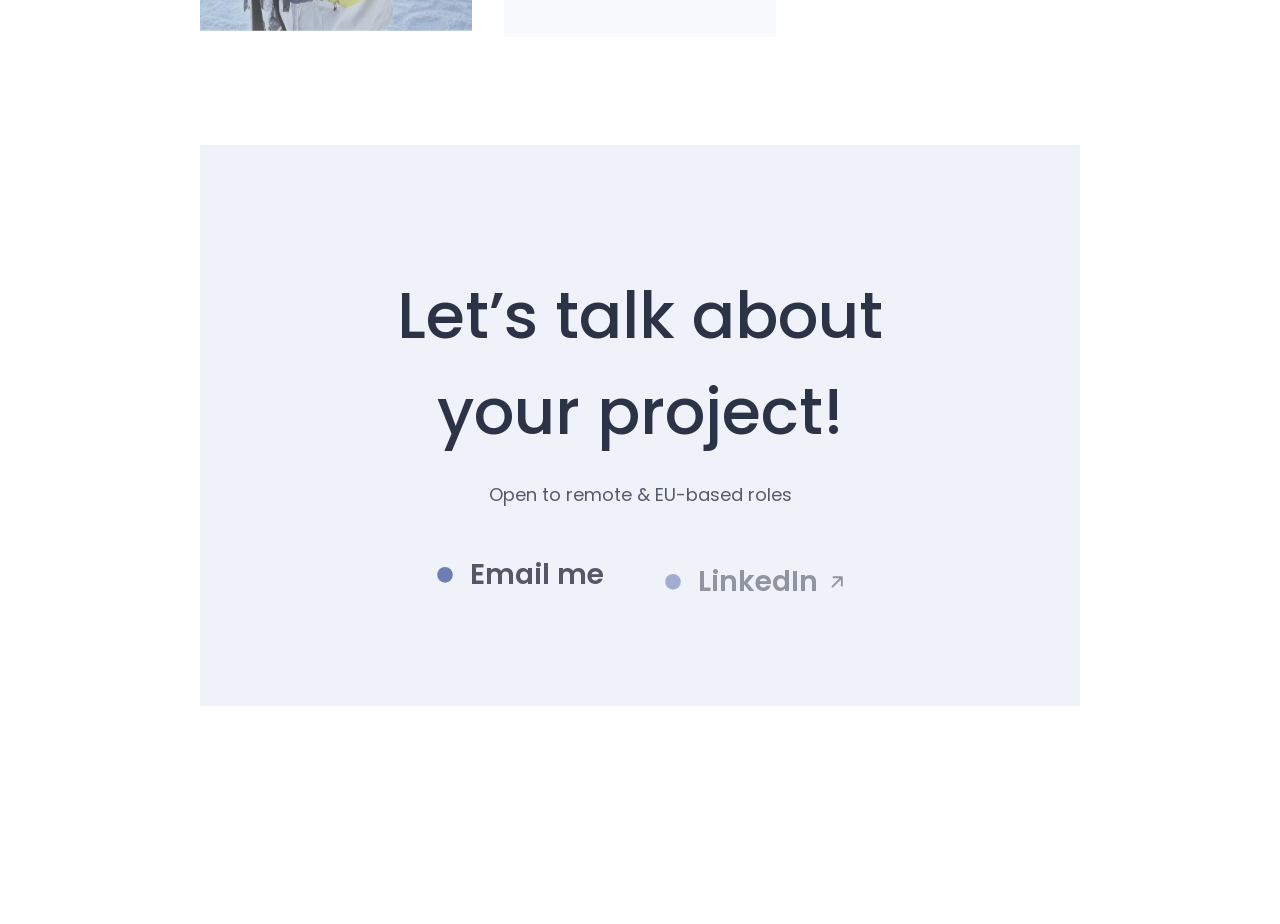
==== commit 6acbfaa1: "Hero: add greeting, drop big title, new subtitle copy Co-Authored-By: Claude Opus 5.5 <noreply@anthr" ====
--- a/about.html
+++ b/about.html
@@ -6,19 +6,19 @@
   <title>About me — Fatima Lari, UX/UI Designer</title>
   <meta name="description" content="About Fatima Lari, a UX/UI designer based in Debrecen, Hungary.">
   <link rel="preload" href="fonts/poppins-latin-500-normal.woff2" as="font" type="font/woff2" crossorigin>
-  <link rel="stylesheet" href="css/tokens.css?v=102">
-  <link rel="stylesheet" href="css/main.css?v=102">
+  <link rel="stylesheet" href="css/tokens.css?v=103">
+  <link rel="stylesheet" href="css/main.css?v=103">
   <script>
     /* Lets iOS Safari show :active (tap) states */
     document.addEventListener("touchstart", function () {}, { passive: true });
   </script>
-  <script src="js/vendor/gsap.min.js?v=102" defer></script>
-  <script src="js/vendor/ScrollTrigger.min.js?v=102" defer></script>
-  <script src="js/motion.js?v=102" defer></script>
-  <script src="js/buttons.js?v=102" defer></script>
-  <script src="js/clock.js?v=102" defer></script>
-  <script src="js/menu.js?v=102" defer></script>
-  <script src="js/header.js?v=102" defer></script>
+  <script src="js/vendor/gsap.min.js?v=103" defer></script>
+  <script src="js/vendor/ScrollTrigger.min.js?v=103" defer></script>
+  <script src="js/motion.js?v=103" defer></script>
+  <script src="js/buttons.js?v=103" defer></script>
+  <script src="js/clock.js?v=103" defer></script>
+  <script src="js/menu.js?v=103" defer></script>
+  <script src="js/header.js?v=103" defer></script>
 </head>
 <body>
   <header class="site-header">
--- a/css/main.css
+++ b/css/main.css
@@ -241,6 +241,16 @@
   gap: 32px;
 }
 
+/* Small greeting above the display title */
+.hero__hello {
+  flex: 0 0 100%;
+  margin: 0 0 -8px;
+  font-size: 20px;
+  font-weight: var(--weight-medium);
+  line-height: 1.4;
+  color: var(--color-text-muted);
+}
+
 .hero__title {
   flex: 0 0 100%;
   margin: 0;
@@ -253,7 +263,7 @@
 }
 
 .hero__subtitle {
-  max-width: 17.5em; /* wraps after "strategic", as in the design */
+  max-width: 22em;
   margin: 0;
   font-size: var(--h2-size);
   font-weight: var(--weight-medium);
@@ -469,6 +479,7 @@
   }
   .hero__content { flex: none; }
   .hero__head { gap: 24px; }
+  .hero__hello { font-size: 16px; margin-bottom: -8px; }
   .hero__title { --title-clear: 0px; } /* icons sit above the title here */
 
   /* Mobile: 24px logos in 44px circles, in a row above the headline */
@@ -1321,6 +1332,7 @@
 
 /* Hero headline: hidden until motion.js fades it in (with a CSS fallback
    so it can never stay hidden if the script doesn't run) */
+.motion:not(.hero-ready) .hero__hello,
 .motion:not(.hero-ready) .hero__title,
 .motion:not(.hero-ready) .hero__subtitle {
   opacity: 0;
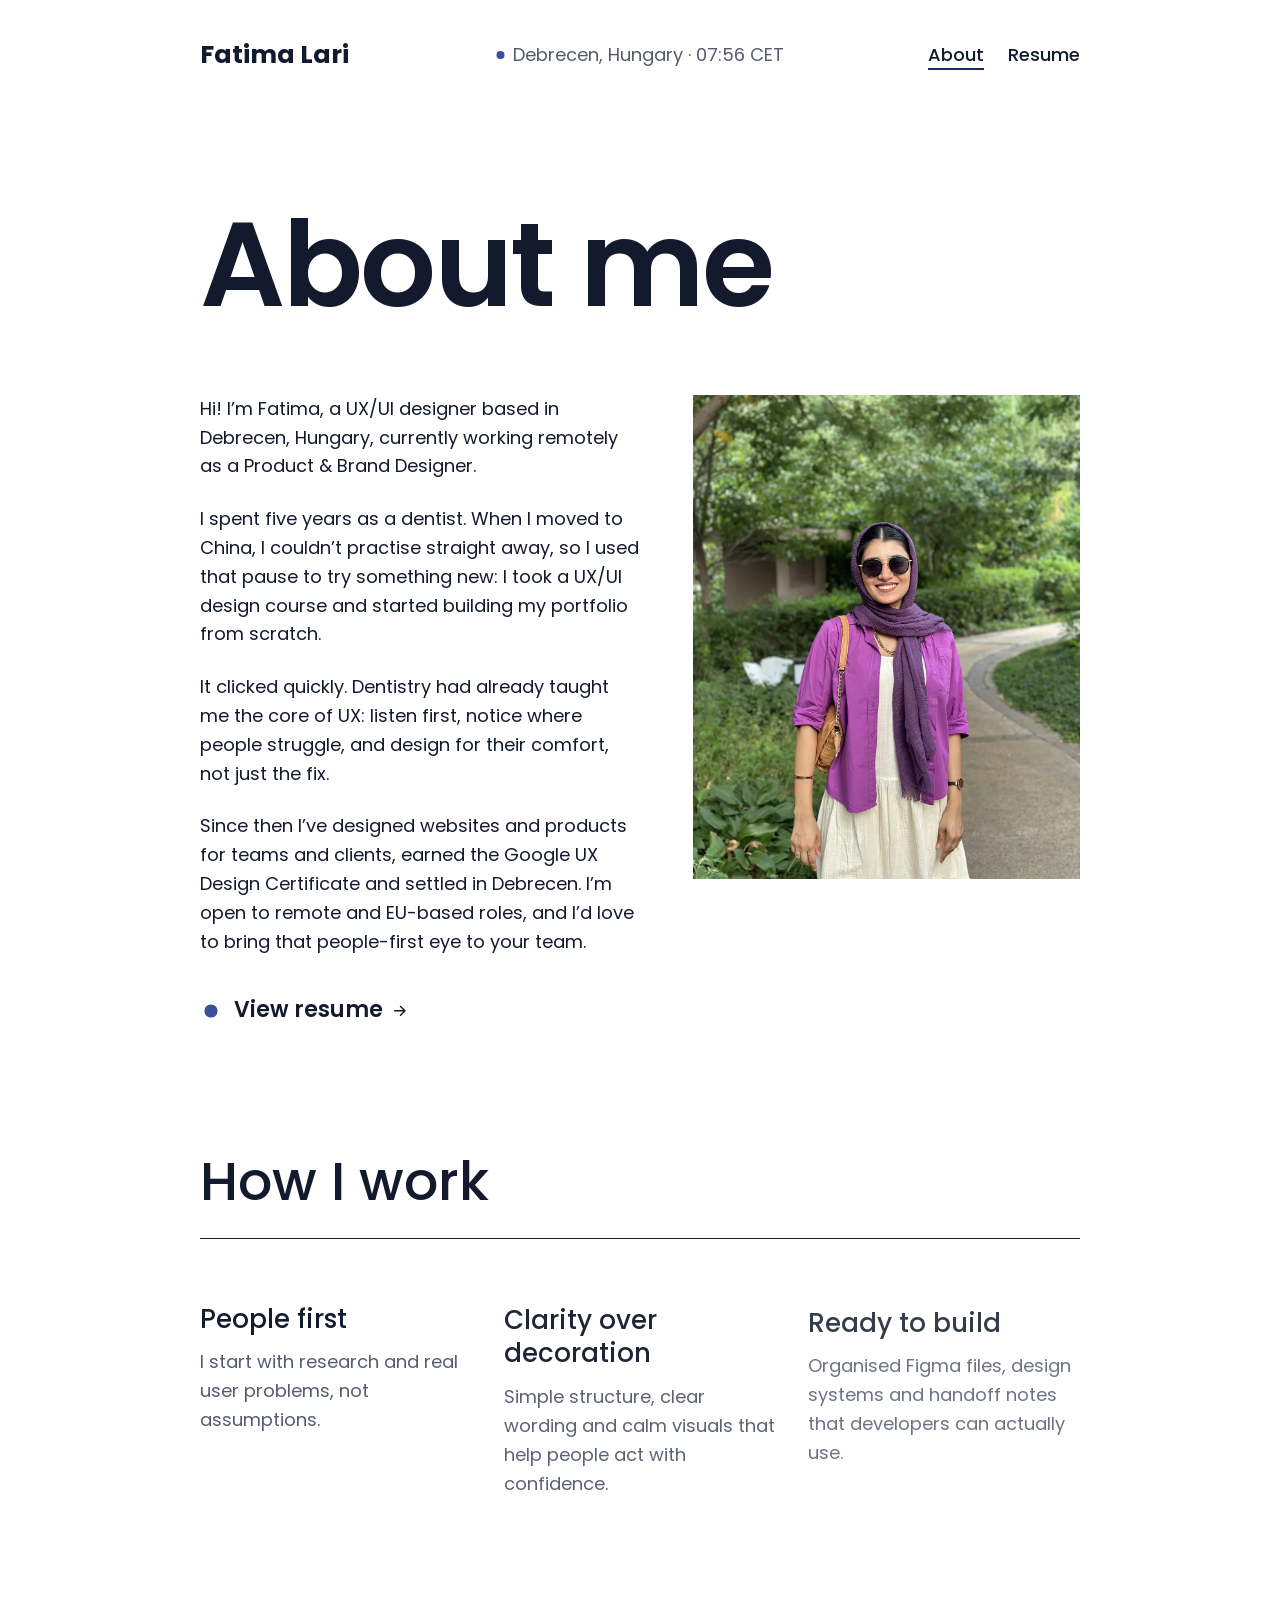
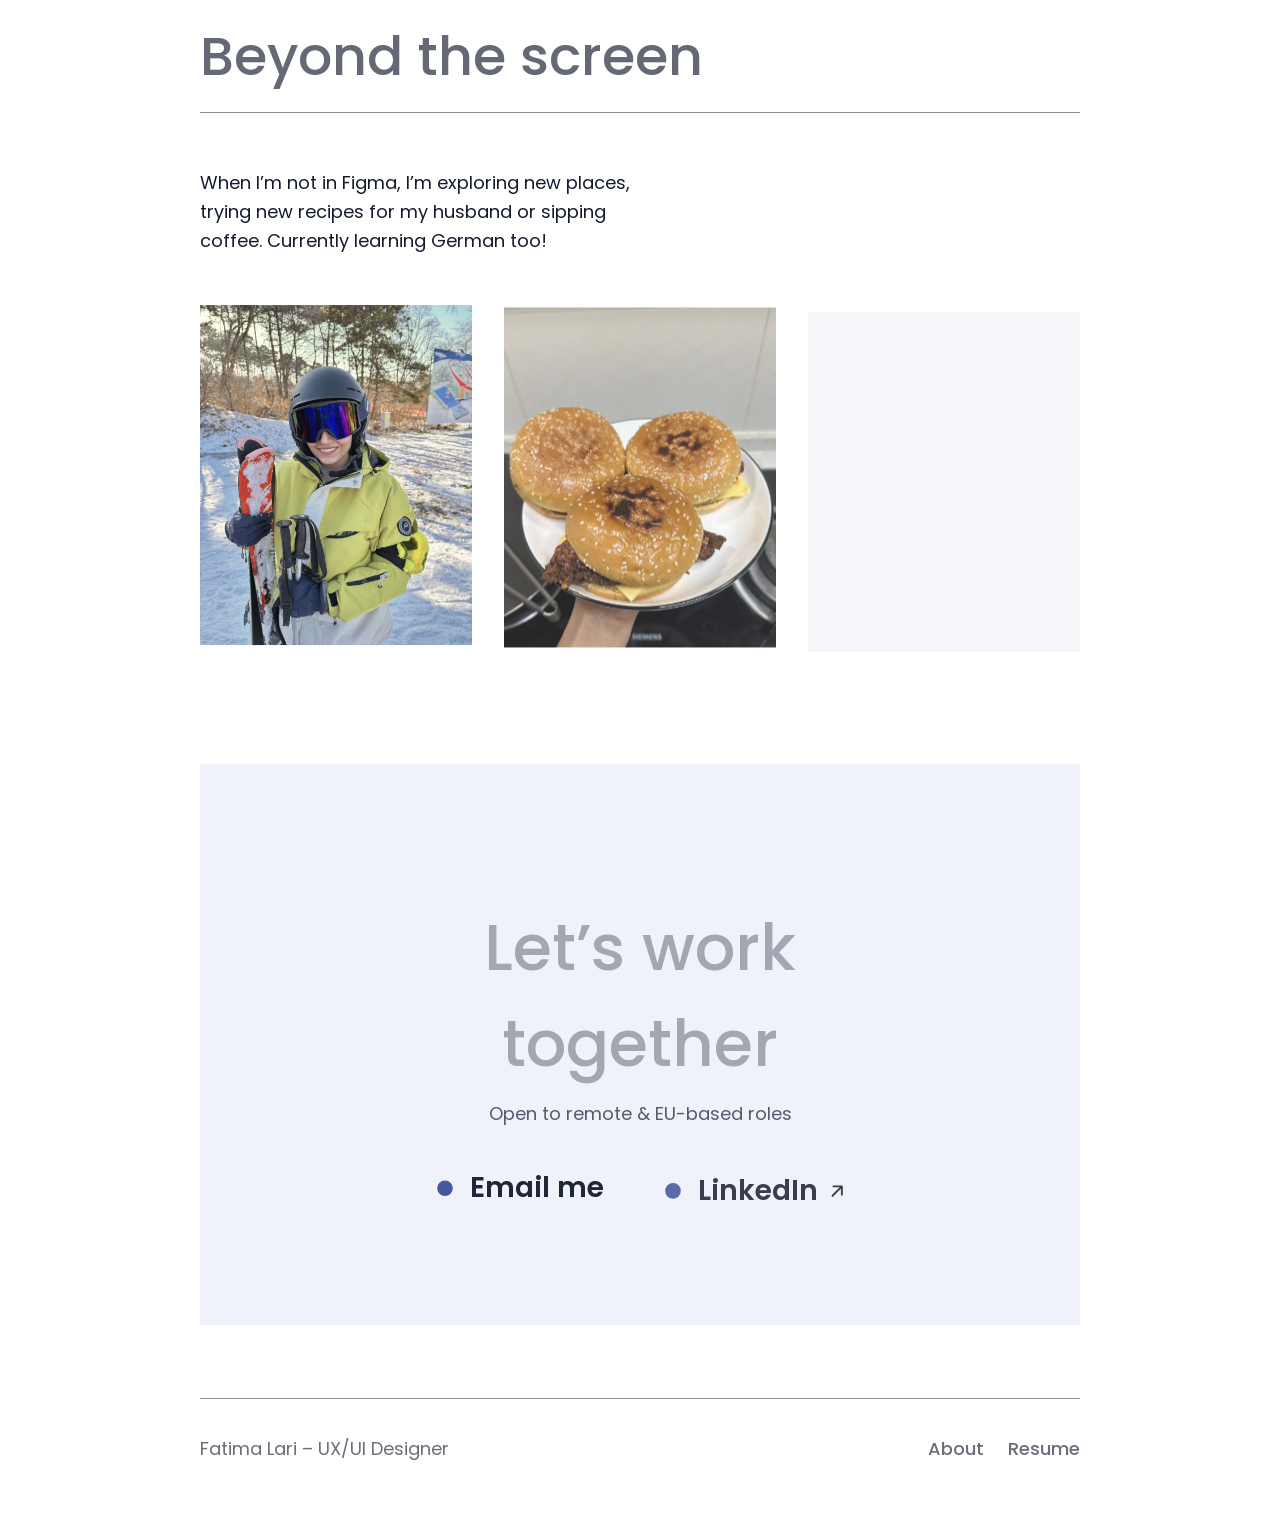
==== commit 00f3ec50: "Consistency pass: copy, spelling, type weights, hero spacing, About story, favicon and share image -" ====
--- a/about.html
+++ b/about.html
@@ -5,20 +5,28 @@
   <meta name="viewport" content="width=device-width, initial-scale=1">
   <title>About me — Fatima Lari, UX/UI Designer</title>
   <meta name="description" content="About Fatima Lari, a UX/UI designer based in Debrecen, Hungary.">
+  <link rel="icon" href="images/favicon.svg" type="image/svg+xml">
+  <link rel="apple-touch-icon" href="images/apple-touch-icon.png">
+  <meta property="og:type" content="website">
+  <meta property="og:title" content="About me — Fatima Lari, UX/UI Designer">
+  <meta property="og:description" content="About Fatima Lari, a UX/UI designer based in Debrecen, Hungary.">
+  <meta property="og:url" content="https://fatimalari.github.io/Portfolio-Oct-2026/about.html">
+  <meta property="og:image" content="https://fatimalari.github.io/Portfolio-Oct-2026/images/og-image.png">
+  <meta name="twitter:card" content="summary_large_image">
   <link rel="preload" href="fonts/poppins-latin-500-normal.woff2" as="font" type="font/woff2" crossorigin>
-  <link rel="stylesheet" href="css/tokens.css?v=103">
-  <link rel="stylesheet" href="css/main.css?v=103">
+  <link rel="stylesheet" href="css/tokens.css?v=104">
+  <link rel="stylesheet" href="css/main.css?v=104">
   <script>
     /* Lets iOS Safari show :active (tap) states */
     document.addEventListener("touchstart", function () {}, { passive: true });
   </script>
-  <script src="js/vendor/gsap.min.js?v=103" defer></script>
-  <script src="js/vendor/ScrollTrigger.min.js?v=103" defer></script>
-  <script src="js/motion.js?v=103" defer></script>
-  <script src="js/buttons.js?v=103" defer></script>
-  <script src="js/clock.js?v=103" defer></script>
-  <script src="js/menu.js?v=103" defer></script>
-  <script src="js/header.js?v=103" defer></script>
+  <script src="js/vendor/gsap.min.js?v=104" defer></script>
+  <script src="js/vendor/ScrollTrigger.min.js?v=104" defer></script>
+  <script src="js/motion.js?v=104" defer></script>
+  <script src="js/buttons.js?v=104" defer></script>
+  <script src="js/clock.js?v=104" defer></script>
+  <script src="js/menu.js?v=104" defer></script>
+  <script src="js/header.js?v=104" defer></script>
 </head>
 <body>
   <header class="site-header">
@@ -56,9 +64,10 @@
 
       <div class="about-page__grid">
         <div class="about-page__text">
-          <p>I’m so glad you’re here! I’m Fatima, a UX/UI designer based in Debrecen, Hungary, currently working as a Product &amp; Brand Designer.</p>
-          <p>After five years of working in dentistry, I moved into UX/UI design with the same focus on people, clarity, and getting the details right.</p>
-          <p>I design websites and landing pages that boost engagement and help your business grow. People find what they need faster, so more of them stick around and get in touch.</p>
+          <p>Hi! I’m Fatima, a UX/UI designer based in Debrecen, Hungary, currently working remotely as a Product &amp; Brand Designer.</p>
+          <p>I spent five years as a dentist. When I moved to China, I couldn’t practise straight away, so I used that pause to try something new: I took a UX/UI design course and started building my portfolio from scratch.</p>
+          <p>It clicked quickly. Dentistry had already taught me the core of UX: listen first, notice where people struggle, and design for their comfort, not just the fix.</p>
+          <p>Since then I’ve designed websites and products for teams and clients, earned the Google UX Design Certificate and settled in Debrecen. I’m open to remote and EU-based roles, and I’d love to bring that people-first eye to your team.</p>
           <a class="button" href="resume.html"><span class="button__dot" aria-hidden="true"></span><span class="button__label">View resume</span><svg class="button__arrow" viewBox="0 0 24 24" fill="none" stroke="currentColor" stroke-width="2" stroke-linecap="round" stroke-linejoin="round" aria-hidden="true"><path d="M5 12h14M13 6l6 6-6 6"/></svg></a>
         </div>
         <div class="about-page__media">
@@ -71,9 +80,27 @@
       </div>
     </section>
 
+    <section class="section approach" aria-labelledby="approach-title">
+      <h2 class="section-title" id="approach-title">How I work</h2>
+      <ul class="approach__list">
+        <li class="approach__item">
+          <h3 class="approach__title">People first</h3>
+          <p class="approach__text">I start with research and real user problems, not assumptions.</p>
+        </li>
+        <li class="approach__item">
+          <h3 class="approach__title">Clarity over decoration</h3>
+          <p class="approach__text">Simple structure, clear wording and calm visuals that help people act with confidence.</p>
+        </li>
+        <li class="approach__item">
+          <h3 class="approach__title">Ready to build</h3>
+          <p class="approach__text">Organised Figma files, design systems and handoff notes that developers can actually use.</p>
+        </li>
+      </ul>
+    </section>
+
     <section class="section beyond" id="beyond-screen" aria-labelledby="beyond-title">
       <h2 class="section-title" id="beyond-title">Beyond the screen</h2>
-      <p class="beyond__text">When I’m not designing, I’m exploring, trying new recipes for my husband and sipping coffee. Currently learning German too.</p>
+      <p class="beyond__text">When I’m not in Figma, I’m exploring new places, trying new recipes for my husband or sipping coffee. Currently learning German too!</p>
 
       <div class="beyond__gallery">
         <figure class="beyond__photo">
@@ -101,7 +128,7 @@
   <footer class="site-footer" id="contact">
     <div class="site-footer__panel">
       <div class="contact">
-        <h2 class="contact__title">Let’s talk about <span class="nowrap">your project!</span></h2>
+        <h2 class="contact__title">Let’s work <span class="nowrap">together</span></h2>
         <p class="contact__note">Open to remote &amp; EU-based roles</p>
         <div class="contact__actions">
           <a class="button" href="mailto:fatima.lari07@gmail.com"><span class="button__dot" aria-hidden="true"></span><span class="button__label">Email me</span></a>
@@ -111,7 +138,7 @@
     </div>
 
     <div class="site-footer__bar">
-      <p class="site-footer__name">Fatima Lari – UX/UI designer</p>
+      <p class="site-footer__name">Fatima Lari – UX/UI Designer</p>
       <nav class="site-footer__nav" aria-label="Footer">
         <a href="about.html">About</a>
         <a href="resume.html">Resume</a>
--- a/css/main.css
+++ b/css/main.css
@@ -74,6 +74,7 @@
   position: relative; /* holds the hover underline */
   display: inline-block;
   font-size: var(--text-primary-size);
+  font-weight: var(--weight-medium);
   line-height: 1;
   color: var(--color-text);
   text-decoration: none;
@@ -223,11 +224,11 @@
 /* Hero */
 .hero {
   position: relative;
-  min-height: 100vh;
-  min-height: 100svh;
+  min-height: 80vh;
+  min-height: 80svh;
   display: flex;
   align-items: flex-end;
-  padding: 120px var(--gutter) 62px;
+  padding: 160px var(--gutter) 62px;
 }
 
 .hero__content { flex: 1; min-width: 0; } /* lets the tools strip clip instead of widening the page */
@@ -338,7 +339,7 @@
   --tile-gap: 18px;
   position: absolute;
   right: var(--gutter);
-  top: calc(40% - (3 * var(--tile) + 2 * var(--tile-gap)) / 2); /* 3 circles */
+  bottom: 142px; /* bottom of the column lines up with the subtitle's last line, above the tools strip */
   display: flex;
   flex-direction: column;
   gap: var(--tile-gap);
@@ -475,7 +476,8 @@
     align-items: stretch;
     justify-content: flex-end;
     gap: 24px;
-    padding: 96px var(--gutter) 40px;
+    min-height: 0; /* phones: no tall empty space above the intro */
+    padding: 140px var(--gutter) 40px;
   }
   .hero__content { flex: none; }
   .hero__head { gap: 24px; }
@@ -631,11 +633,11 @@
 .about__text { flex: 0 0 50%; }
 
 .about__text p {
-  margin: 0 0 27px;
-  line-height: 1.5;
-}
-
-.about__text .button { margin-top: 13px; }
+  margin: 0 0 24px;
+  line-height: 1.6;
+}
+
+.about__text .button { margin-top: 16px; }
 
 /* Photo: 424:392 frame, right column (about 40% of the panel's content) */
 .about__media {
@@ -754,7 +756,39 @@
   object-fit: cover;
 }
 
+/* How I work (about.html): three short principles side by side */
+.approach__list {
+  display: grid;
+  grid-template-columns: repeat(3, 1fr);
+  gap: 32px;
+  margin: 0;
+  padding: 0;
+  list-style: none;
+}
+
+.approach__title {
+  margin: 0 0 12px;
+  font-size: 26px;
+  font-weight: var(--weight-medium);
+  line-height: 1.3;
+}
+
+.approach__text {
+  margin: 0;
+  line-height: 1.6;
+  color: var(--color-text-muted);
+}
+
+.insights__intro {
+  max-width: 50%;
+  margin: -24px 0 48px;
+  line-height: 1.6;
+  color: var(--color-text-muted);
+}
+
 @media (max-width: 767px) {
+  .approach__list { grid-template-columns: 1fr; gap: 28px; }
+  .insights__intro { max-width: none; margin: -8px 0 32px; }
   .beyond__text { max-width: none; margin-bottom: 32px; }
   .beyond__gallery { grid-template-columns: 1fr; gap: 20px; }
 }
@@ -807,6 +841,7 @@
 
 .resume-row__date {
   margin: 0;
+  font-weight: var(--weight-medium);
   color: var(--color-text);
   line-height: 1.5;
 }
@@ -829,6 +864,7 @@
 .resume-row__points li::marker { color: var(--color-accent); }
 
 .resume-summary {
+  max-width: 44em; /* same measure as the experience bullets */
   margin: 48px 0 0;
   line-height: 1.6;
 }
@@ -929,7 +965,7 @@
   max-width: 22em;
   margin: 0;
   color: var(--color-text-muted);
-  line-height: 1.5;
+  line-height: 1.6;
 }
 
 .experience-row__date {
@@ -1093,7 +1129,6 @@
     padding: 80px 24px;
   }
   .contact__title { line-height: 1.3; }
-  .contact .button { margin-top: 32px; }
   .site-footer__bar {
     flex-direction: column;
     align-items: flex-start;
@@ -1211,7 +1246,7 @@
 @media (max-width: 767px) {
   .button { --dot: 18px; gap: 10px; font-size: 19px; }
   .contact .button { --dot: 20px; font-size: 22px; }
-  .contact__actions { gap: 16px 36px; }
+  .contact__actions { gap: 12px 28px; margin-top: 28px; }
 }
 
 @media (max-width: 767px) {
